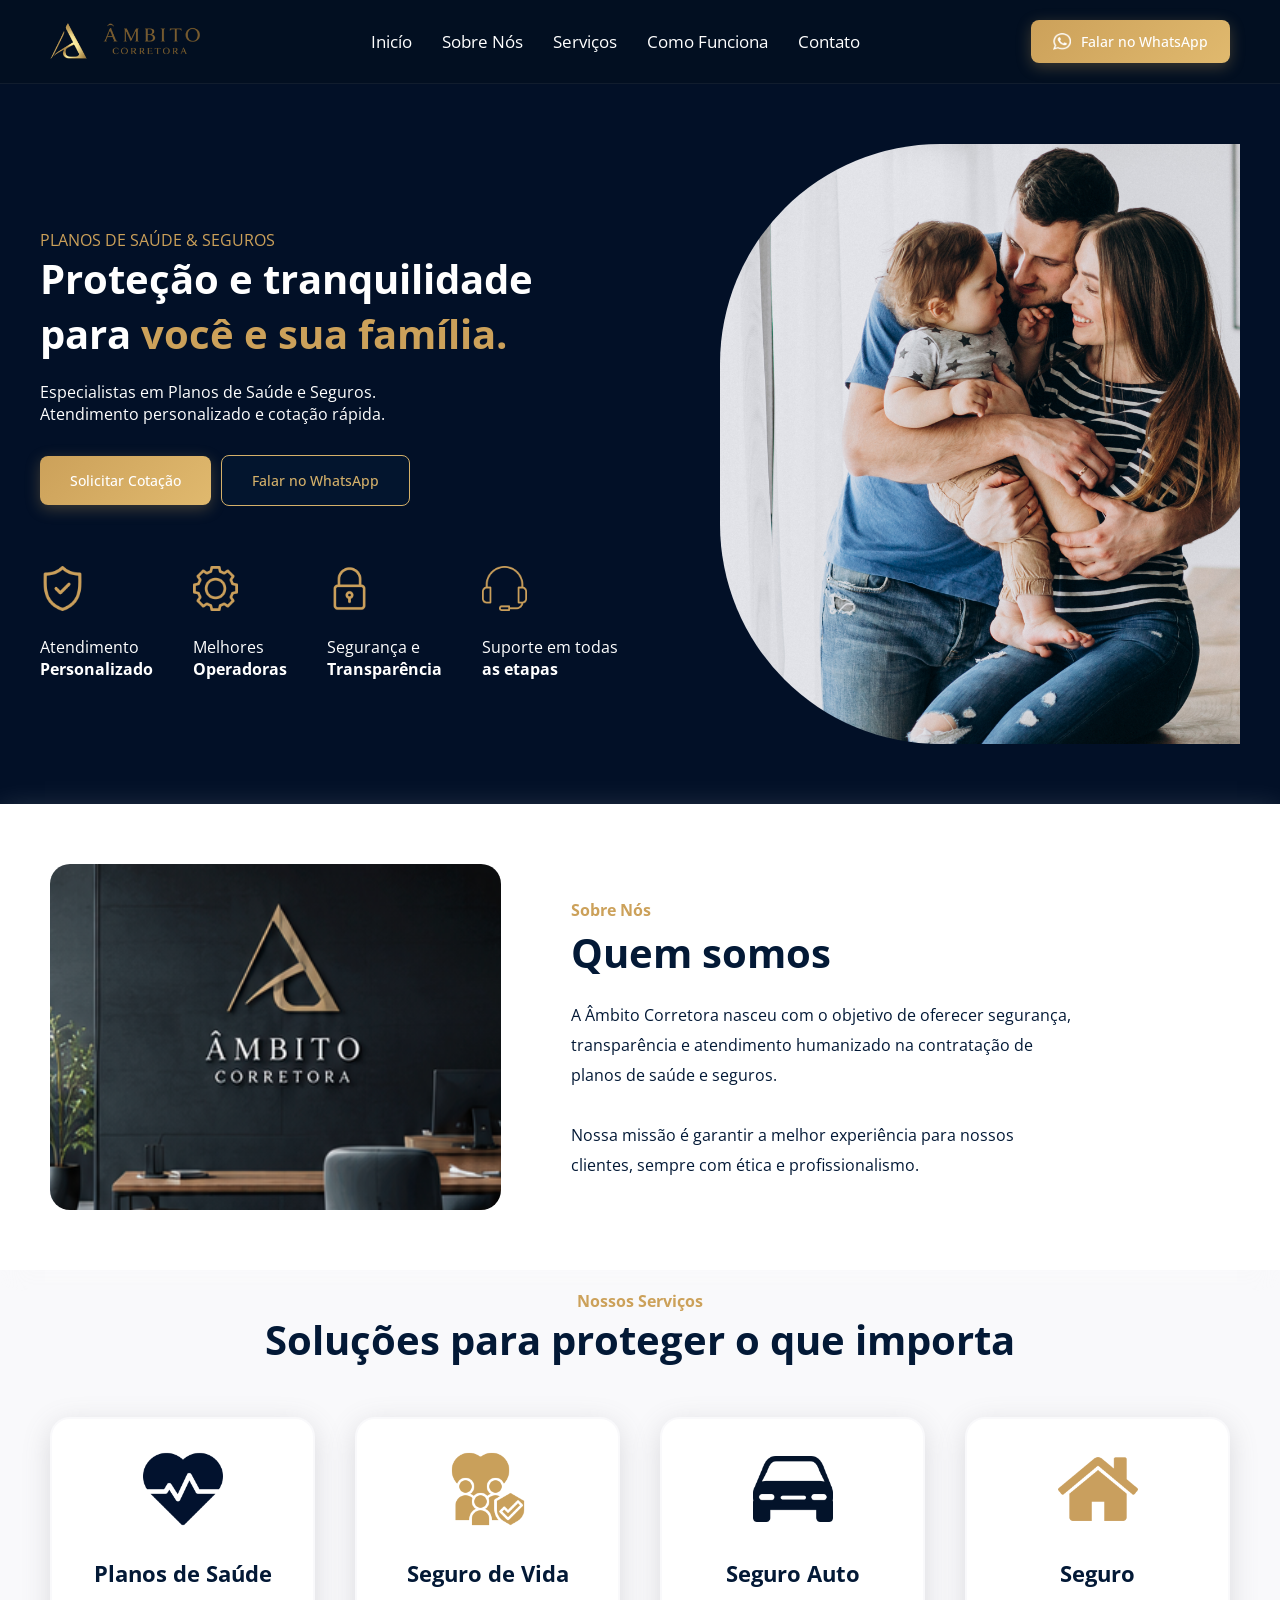
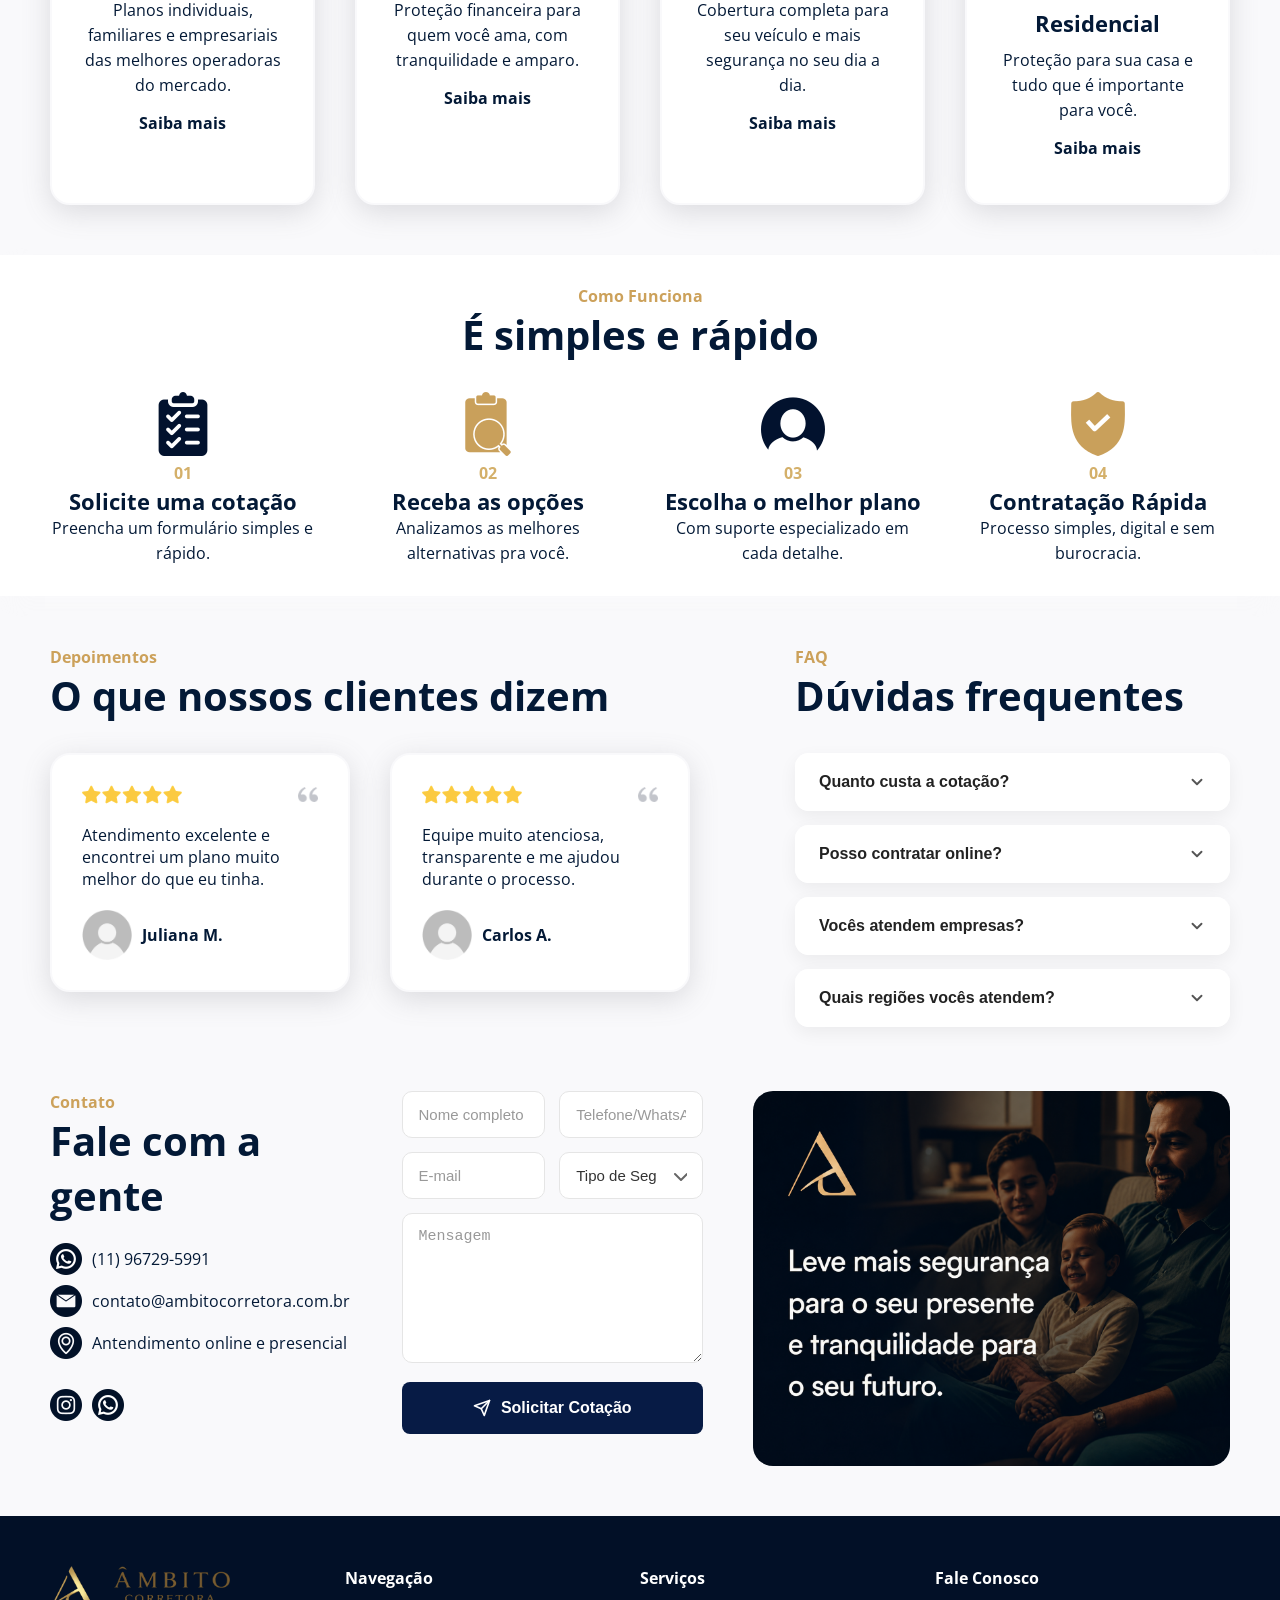
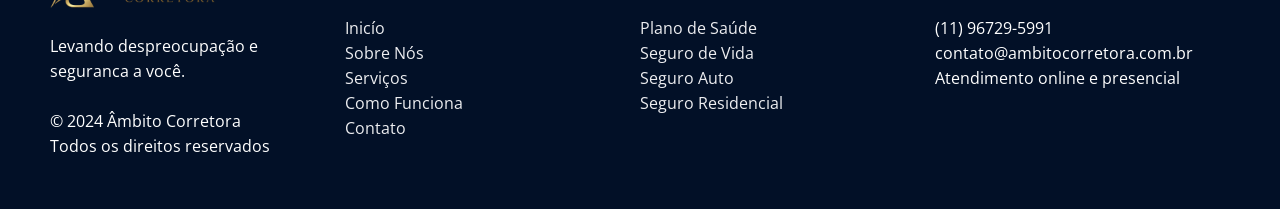
==== index.html @ b1874059 "update" ====
<!DOCTYPE html>
<html lang="en">

<head>
    <meta charset="UTF-8">
    <meta name="viewport" content="width=device-width, initial-scale=1.0">
    <title>Âmbito Corretora</title>
    <link rel="stylesheet" href="./src/css/style.css">
</head>

<body>
    <header>
        <div>
            <img src="./src/assets/img/LOGO.png" alt="" width="150">
            <button class="menu-toggle" id="menuToggle">
                <span></span>
                <span></span>
                <span></span>
            </button>
            <nav id="menu">
                <a href="#inicio">Inicío</a>
                <a href="#sobre-nos">Sobre Nós</a>
                <a href="#servicos">Serviços</a>
                <a href="#como-funciona">Como Funciona</a>
                <a href="#contato">Contato</a>
            </nav>
            <a href="" class="btn btn-dourado btn-mobile"><img src="./src/assets/icon/logowhatsapp.png" width="20px">Falar no
                WhatsApp</a>
        </div>
    </header>
    <main class="hero">
        <div class="hero-content">

            <div class="hero-left">
                <p class="section-title">PLANOS DE SAÚDE & SEGUROS</p>

                <h1>
                    Proteção e tranquilidade <br>
                    para <span class="txt-dourado">você e sua família.</span>
                </h1>

                <p>
                    Especialistas em Planos de Saúde e Seguros.
                    <br>
                    Atendimento personalizado e cotação rápida.
                </p>

                <div class="hero-buttons">
                    <a href="" class="btn btn-dourado">
                        Solicitar Cotação
                    </a>

                    <a href="" class="btn btn-whatsapp">
                        Falar no WhatsApp
                    </a>
                </div>

                <div class="hero-icons">
                    <div>
                        <img src="./src/assets/icon/security.png">
                        <p>Atendimento<br><b>Personalizado</b></p>
                    </div>

                    <div>
                        <img src="./src/assets/icon/gear.png">
                        <p>Melhores<br><b>Operadoras</b></p>
                    </div>

                    <div>
                        <img src="./src/assets/icon/padlock.png">
                        <p>Segurança e<br><b>Transparência</b></p>
                    </div>

                    <div class="icon-mobile">
                        <img src="./src/assets/icon/headset.png">
                        <p>Suporte em todas<br><b>as etapas</b></p>
                    </div>
                </div>
            </div>
            <div class="hero-right">
                <img src="./src/assets/img/young-family-with-their-little-son-home.jpg" class="hero-image">
            </div>
        </div>
    </main>
    <section class="sobre-nos">
        <div id="sobre-nos">
            <img src="./src/assets/img/sala-Ambito.png" alt="Sobre Nós">
            <div>
                <p class="section-title"><b>Sobre Nós</b></p>
                <h2>Quem somos</h2>
                <p>A Âmbito Corretora nasceu com o objetivo de oferecer segurança, transparência e atendimento
                    humanizado na
                    contratação de planos de saúde e seguros. <br><br> Nossa missão é garantir a melhor experiência para
                    nossos clientes, sempre com ética e profissionalismo.</p>
            </div>
        </div>

    </section>

    <section id="servicos">
        <div class="title">
            <p class="section-title"><b>Nossos Serviços</b></p>
            <h2>Soluções para proteger o que importa</h2>
        </div>
        <div class="container-card">
            <div class="card">
                <img src="./src/assets/icon/cardiogram.png" alt="Serviço 1">
                <h3>Planos de Saúde</h3>
                <p>Planos individuais, familiares e empresariais das melhores operadoras do mercado.</p>
                <a href="" class=""><b>Saiba mais</b></a>

            </div>
            <div class="card">
                <img src="./src/assets/icon/familia.png" alt="Serviço 1">
                <h3>Seguro de Vida</h3>
                <p>Proteção financeira para quem você ama, com tranquilidade e amparo.</p>
                <a href="" class=""><b>Saiba mais</b></a>

            </div>
            <div class="card">
                <img src="./src/assets/icon/carro-compacto.png" alt="Serviço 1">
                <h3>Seguro Auto</h3>
                <p>Cobertura completa para seu veículo e mais segurança no seu dia a dia.</p>
                <a href="" class=""><b>Saiba mais</b></a>

            </div>
            <div class="card">
                <img src="./src/assets/icon/casa.png" alt="Serviço 1">
                <h3>Seguro Residencial</h3>
                <p>Proteção para sua casa e tudo que é importante para você.</p>
                <a href="" class=""><b>Saiba mais</b></a>
            </div>
        </div>
    </section>

    <section class="como-funciona">
        <div id="como-funciona">
            <div class="title">
                <p class="section-title"><b>Como Funciona</b></p>
                <h2>É simples e rápido</h2>
            </div>
            <div class="container-card">
                <div class="card-func">
                    <img src="./src/assets/icon/prancheta (1).png" alt="">
                    <p class="number"><b>01</b></p>
                    <h3>Solicite uma cotação</h3>
                    <p>Preencha um formulário simples e rápido.</p>
                </div>
                <div class="card-func">
                    <img src="./src/assets/icon/prancheta (3).png" alt="">
                    <p class="number"><b>02</b></p>
                    <h3>Receba as opções</h3>
                    <p>Analizamos as melhores alternativas pra você.</p>
                </div>
                <div class="card-func">
                    <img src="./src/assets/icon/imagem-do-usuario-com-fundo-preto.png" alt="">
                    <p class="number"><b>03</b></p>
                    <h3>Escolha o melhor plano</h3>
                    <p>Com suporte especializado em cada detalhe.</p>
                </div>
                <div class="card-func">
                    <img src="./src/assets/icon/escudo (1).png" alt="">
                    <p class="number"><b>04</b></p>
                    <h3>Contratação Rápida</h3>
                    <p>Processo simples, digital e sem burocracia.</p>
                </div>
            </div>
        </div>
    </section>

    <section id="depoimentos">
        <div class="depoimentos">
            <div class="title">
                <p class="section-title"><b>Depoimentos</b></p>
                <h2>O que nossos clientes dizem</h2>
            </div>
            <div class="container-card container">
                <div class="card-depoimentos">
                    <div class="nota">
                        <img src="./src/assets/icon/5-estrelas.png" alt="" width="100">
                        <img src="./src/assets/icon/aspas-cima.png" alt="" width="20">
                    </div>
                    <p>Atendimento excelente e encontrei um plano muito melhor do que eu tinha.</p>
                    <div class="user">
                        <img src="./src/assets/icon/user.png" alt="" width="50">
                        <p><b>Juliana M.</b></p>
                    </div>
                </div>
                <div class="card-depoimentos">
                    <div class="nota">
                        <img src="./src/assets/icon/5-estrelas.png" alt="" width="100">
                        <img src="./src/assets/icon/aspas-cima.png" alt="" width="20">
                    </div>
                    <p>Equipe muito atenciosa, transparente e me ajudou durante o processo.</p>
                    <div class="user">
                        <img src="./src/assets/icon/user.png" alt="" width="50">
                        <p><b>Carlos A.</b></p>
                    </div>
                </div>
            </div>
        </div>

        <div class="faq-mobile">
            <div class="title">
                <p class="section-title"><b>FAQ</b></p>
                <h2>Dúvidas frequentes</h2>
            </div>
            <div class="faq">
                <div class="faq-item">
                    <button class="faq-question">
                        <span>Quanto custa a cotação?</span>

                        <svg class="arrow" xmlns="http://www.w3.org/2000/svg" width="18" height="18" viewBox="0 0 24 24"
                            fill="none" stroke="currentColor" stroke-width="2.5" stroke-linecap="round"
                            stroke-linejoin="round">
                            <polyline points="6 9 12 15 18 9"></polyline>
                        </svg>
                    </button>

                    <div class="faq-answer">
                        <p>A cotação é totalmente gratuita e sem compromisso.</p>
                    </div>
                </div>

                <div class="faq-item">
                    <button class="faq-question">
                        <span>Posso contratar online?</span>

                        <svg class="arrow" xmlns="http://www.w3.org/2000/svg" width="18" height="18" viewBox="0 0 24 24"
                            fill="none" stroke="currentColor" stroke-width="2.5" stroke-linecap="round"
                            stroke-linejoin="round">
                            <polyline points="6 9 12 15 18 9"></polyline>
                        </svg>
                    </button>

                    <div class="faq-answer">
                        <p>Sim! Todo o processo pode ser feito pela internet.</p>
                    </div>
                </div>

                <div class="faq-item">
                    <button class="faq-question">
                        <span>Vocês atendem empresas?</span>

                        <svg class="arrow" xmlns="http://www.w3.org/2000/svg" width="18" height="18" viewBox="0 0 24 24"
                            fill="none" stroke="currentColor" stroke-width="2.5" stroke-linecap="round"
                            stroke-linejoin="round">
                            <polyline points="6 9 12 15 18 9"></polyline>
                        </svg>
                    </button>

                    <div class="faq-answer">
                        <p>Sim. Trabalhamos com seguros para pessoas físicas e jurídicas.</p>
                    </div>
                </div>

                <div class="faq-item">
                    <button class="faq-question">
                        <span>Quais regiões vocês atendem?</span>

                        <svg class="arrow" xmlns="http://www.w3.org/2000/svg" width="18" height="18" viewBox="0 0 24 24"
                            fill="none" stroke="currentColor" stroke-width="2.5" stroke-linecap="round"
                            stroke-linejoin="round">
                            <polyline points="6 9 12 15 18 9"></polyline>
                        </svg>
                    </button>

                    <div class="faq-answer">
                        <p>Atendemos clientes em todo o Brasil.</p>
                    </div>
                </div>
            </div>

        </div>
    </section>

    <section id="contato">
        <div>
            <div class="title">
                <p class="section-title"><b>Contato</b></p>
                <h2>Fale com a gente</h2>
            </div>
            <div style="margin-top: 20px;">
                <div class="info-contato">
                    <img src="./src/assets/icon/whatsapp.png" alt="">
                    <p>(11) 96729-5991</p>
                </div>
                <div class="info-contato">
                    <img src="./src/assets/icon/e-mail.png" alt="">
                    <p>contato@ambitocorretora.com.br</p>
                </div>
                <div class="info-contato">
                    <img src="./src/assets/icon/localizacao.png" alt="">
                    <p>Antendimento online e presencial</p>
                </div>
                <div class="info-contato" style="margin-top: 30px;">
                    <a href=""><img src="./src/assets/icon/instagram.png" alt=""></a>
                    <a href=""><img src="./src/assets/icon/whatsapp.png" alt=""></a>
                </div>
            </div>

        </div>

        <div class="">
            <form class="contact-form">

                <div class="row">

                    <div class="input-box">
                        <input type="text" placeholder="Nome completo" required>
                    </div>

                    <div class="input-box">
                        <input type="tel" placeholder="Telefone/WhatsApp" required>
                    </div>

                </div>

                <div class="row">

                    <div class="input-box">
                        <input type="email" placeholder="E-mail" required>
                    </div>

                    <div class="input-box">

                        <select required>
                            <option value="" selected disabled>Tipo de Seguro</option>
                            <option>Seguro Auto</option>
                            <option>Seguro Moto</option>
                            <option>Seguro Residencial</option>
                            <option>Seguro Empresarial</option>
                            <option>Plano de Saúde</option>
                            <option>Seguro de Vida</option>
                        </select>

                    </div>

                </div>

                <div class="input-box">
                    <textarea placeholder="Mensagem"></textarea>
                </div>

                <button type="submit" class="btn-submit">

                    <svg xmlns="http://www.w3.org/2000/svg" width="18" height="18" viewBox="0 0 24 24" fill="none"
                        stroke="currentColor" stroke-width="2.2" stroke-linecap="round" stroke-linejoin="round">

                        <line x1="22" y1="2" x2="11" y2="13"></line>
                        <polygon points="22 2 15 22 11 13 2 9 22 2"></polygon>

                    </svg>

                    Solicitar Cotação

                </button>

            </form>
        </div>

        <img src="./src/assets/img/FAQ-image.png" alt="" class="img-contato">
    </section>
    <footer>
        <div class="footer">
            <div class="footer-ambito">
                <img src="./src/assets/img/LOGO.png" alt="" width="180">
                <br>
                <p>Levando despreocupação e <br>
                    seguranca a você.
                    <br>
                    <br>
                    &copy; 2024 Âmbito Corretora <br>
                    Todos os direitos reservados
                </p>
            </div>
            <div class="info-footer">
                <p><b>Navegação</b></p>
                <br>
                <a href="#inicio">Inicío</a>
                <a href="#sobre-nos">Sobre Nós</a>
                <a href="#servicos">Serviços</a>
                <a href="#como-funciona">Como Funciona</a>
                <a href="#contato">Contato</a>
            </div>

            <div class="info-footer">
                <p><b>Serviços</b></p>
                <br>
                <a href="">Plano de Saúde</a>
                <a href="">Seguro de Vida</a>
                <a href="">Seguro Auto</a>
                <a href="">Seguro Residencial</a>
            </div>

            <div class="info-footer">
                <p><b>Fale Conosco</b></p>
                <br>
                <p>(11) 96729-5991</p>
                <p>contato@ambitocorretora.com.br</p>
                <p>Atendimento online e presencial</p>
            </div>
        </div>

    </footer>

    <script src="./src/js/menu.js"></script>
    <script src="./src/js/faq.js"></script>
</body>

</html>
---- src/css/style.css ----
@import url('https://fonts.googleapis.com/css2?family=Open+Sans:ital,wght@0,300..800;1,300..800&display=swap');

* {
  margin: 0;
  padding: 0;
  box-sizing: border-box;
}

html {
  scroll-behavior: smooth;
}

body {
  font-family: "Open Sans", sans-serif;
  background-color: #F9F9FB;
  color: #031936;
}

header {
  background-color: #020F21;
  padding: 20px 50px;
  border-bottom: 1px solid rgba(255, 255, 255, 0.06);
}

header div {
  display: flex;
  justify-content: space-between;
  align-items: center;
  max-width: 1200px;
  margin: 0 auto;
}

nav {
  display: flex;
  gap: 30px;
}

nav a {
  color: white;
  text-decoration: none;
  position: relative;
  font-size: 17px;
  transition: color 0.3s ease;
}

nav a::after {
  content: '';
  position: absolute;
  left: 50%;
  bottom: -6px;
  width: 0;
  height: 2px;
  background: #CCA15A;
  transition: all 0.3s ease;
  transform: translateX(-50%);
}

nav a:hover {
  color: #CCA15A;
}

nav a:hover::after {
  width: 100%;
}

.title h2 {
  font-size: 40px;
}

/* Estilo base */
.btn {
  text-decoration: none;
  padding: 12px 22px;
  border-radius: 8px;
  display: flex;
  align-items: center;
  gap: 10px;
  font-size: 14px;
  font-weight: 500;
  position: relative;
  overflow: hidden;
  transition: all 0.35s ease;
}

.btn img {
  width: 18px;
  transition: transform 0.35s ease;
}

.btn:hover {
  transform: translateY(-3px);
}

.btn:hover img {
  transform: scale(1.15);
}

/* Brilho passando */
.btn::before {
  content: "";
  position: absolute;
  top: 0;
  left: -120%;
  width: 60px;
  height: 100%;
  background: rgba(255, 255, 255, 0.2);
  transform: skewX(-25deg);
  transition: 0.6s;
}

.btn:hover::before {
  left: 120%;
}

/* Versão dourada */
.btn-dourado {
  color: white;
  background: linear-gradient(135deg, #CCA15A, #E0B96E);
  box-shadow: 0 4px 15px rgba(204, 161, 90, 0.3);
}

.btn-dourado:hover {
  box-shadow: 0 8px 25px rgba(204, 161, 90, 0.5);
}

/* Versão azul */
.btn-whatsapp {
  color: #d4b06a;
  background: #03152e;
  border: 1px solid #d4b06a;
}

.btn-whatsapp:hover {
  background: #d4b06a;
  color: #03152e;
  box-shadow: 0 0 20px rgba(212, 176, 106, 0.35);
}

.hero {
  padding: 0 50px;
}

.hero h1 {
  font-size: 40px;

}

.hero p {
  padding-top: 20px;
}

.section-title {
  color: #CCA15A;
}

.txt-dourado {
  color: #CCA15A;
}

.hero-buttons {
  display: flex;
  align-items: center;
  gap: 10px;
  padding-top: 30px;
}

.hero-buttons a {
  padding: 15px 30px;
}

.hero-icons {
  display: flex;
  align-items: center;
  gap: 40px;
  padding-top: 60px;
}

.hero-icons img {
  width: 45px;
}

.hero {
  background: #021027;
  color: white;
  padding: 60px 40px;
}

.hero-content {
  max-width: 1300px;
  margin: auto;

  display: flex;
  align-items: center;
  justify-content: space-between;
  gap: 70px;
}

.hero-left {
  flex: 1;
}

.hero-right {
  width: 520px;
  height: 600px;

  overflow: hidden;

  border-top-left-radius: 220px;
  border-bottom-left-radius: 220px;

  flex-shrink: 0;
}

.hero-image {
  width: 100%;
  height: 100%;
  object-fit: cover;
}

.sobre-nos {
  background-color: white;
  box-shadow: rgba(249, 249, 251, 0.2) 0px 7px 29px 0px;
}

#sobre-nos {
  padding: 60px 50px;
  max-width: 1300px;
  margin: auto;

  display: flex;
  align-items: center;
  gap: 70px;
}

#sobre-nos h2 {
  font-size: 40px;
  padding-bottom: 20px;
}

#sobre-nos p {
  max-width: 500px;
  line-height: 30px;
}

#sobre-nos img {
  border-radius: 20px;
}

#servicos {
  text-align: center;
  max-width: 1300px;
  margin: 0 auto;
  margin-top: 20px;
  padding: 0 50px;
}

#servicos h2 {
  padding-bottom: 20px;
}

.container-card {
  display: grid;
  grid-template-columns: 1fr 1fr 1fr 1fr;
  gap: 40px;
  margin-top: 30px;
}

.card img {
  width: 80px;
}

.card {
  background-color: white;
  box-shadow: rgba(100, 100, 111, 0.2) 0px 7px 29px 0px;
  padding: 30px;
  border: 2px solid #F9F9FB;
  border-radius: 20px;
  line-height: 50px;
  transition: all 0.35s ease;
}

.card:hover {
  transform: translateY(-10px);
}

.card p,
.card-func p {
  line-height: 25px;
}

.card h3,
.card-func h3 {
  font-size: 22px;
}

.card a,
.card-func a {
  text-decoration: none;
  color: #031936;
}

.como-funciona {
  background-color: white;
  box-shadow: rgba(249, 249, 251, 0.2) 0px 7px 29px 0px;
}

#como-funciona {
  text-align: center;
  max-width: 1300px;
  margin: 0 auto;
  margin-top: 50px;
  padding: 0 50px;
  padding-top: 30px;
  padding-bottom: 30px;

}

.number {
  color: #d4b06a
}

#depoimentos {
  display: grid;
  max-width: 1300px;
  margin: 0 auto;
  margin-top: 50px;
  grid-template-columns: 1fr 1fr;
  padding: 0 50px;
  gap: 25px;
}

.card-depoimentos {
  background-color: white;
  box-shadow: rgba(100, 100, 111, 0.2) 0px 7px 29px 0px;
  padding: 30px;
  border: 2px solid #F9F9FB;
  border-radius: 20px;
  width: 300px;
  transition: all 0.35s ease;
}

.card-depoimentos:hover {
  transform: translateY(-10px);
}

.card-depoimentos p {
  max-width: 200px;
  margin-top: 20px;
}

.nota,
.user {
  display: flex;
  align-items: center;
}

.nota {
  justify-content: space-between;
}

.user {
  margin-top: 20px;
  gap: 10px;
}

.user p {
  margin-top: 0;
}

.faq {
  margin-top: 30px;
}

.faq-item {
  background: #fff;
  border-radius: 14px;
  margin-bottom: 14px;
  overflow: hidden;
  box-shadow: 0 6px 18px rgba(0, 0, 0, .06);

}

.faq-question {
  width: 100%;
  border: none;
  background: white;
  cursor: pointer;

  display: flex;
  justify-content: space-between;
  align-items: center;

  padding: 20px 24px;

  font-size: 16px;
  font-weight: 600;
  color: #222;
}

.arrow {
  transition: .35s;
  color: #555;
  flex-shrink: 0;
}

.faq-answer {
  max-height: 0;
  overflow: hidden;
  transition: max-height .35s ease;
}

.faq-answer p {
  padding: 0 24px 22px;
  color: #666;
  line-height: 1.7;
}

.faq-item.active .faq-answer {
  max-height: 200px;
}

.faq-item.active .arrow {
  transform: rotate(180deg);
}

#contato {
  display: grid;
  max-width: 1300px;
  margin: 0 auto;
  margin-top: 50px;
  grid-template-columns: 1fr 1fr 1fr;
  gap: 50px;
  padding: 0 50px;
}

.info-contato {
  display: flex;
  align-items: center;
  gap: 10px;
  margin-top: 10px;
}

.contact-form {
  width: 100%;
  max-width: 760px;
}

.row {
  display: flex;
  gap: 14px;
  margin-bottom: 14px;
}

.input-box {
  flex: 1;
}

.img-contato {
  border-radius: 20px;
  width: 53vh;
}

.contact-form input,
.contact-form select,
.contact-form textarea {
  width: 100%;
  border: 1px solid #e5e5e5;
  border-radius: 10px;
  padding: 14px 16px;
  font-size: 15px;
  outline: none;
  background: #fff;
  color: #333;
  transition: .25s;
}

.contact-form input:focus,
.contact-form select:focus,
.contact-form textarea:focus {
  border-color: #0a2455;
  box-shadow: 0 0 0 3px rgba(10, 36, 85, .08);
}

.contact-form textarea {
  resize: vertical;
  min-height: 150px;
  margin-bottom: 14px;
}

.contact-form select {
  appearance: none;
  cursor: pointer;

  background-image: url("data:image/svg+xml,%3Csvg xmlns='http://www.w3.org/2000/svg' width='18' height='18' fill='none' stroke='%23666' stroke-width='2' stroke-linecap='round' stroke-linejoin='round'%3E%3Cpolyline points='6 7 12 13 18 7'/%3E%3C/svg%3E");
  background-repeat: no-repeat;
  background-position: right 15px center;
  padding-right: 45px;
}

.btn-submit {
  width: 100%;
  height: 52px;

  border: none;
  border-radius: 8px;

  background: #071b45;
  color: #fff;

  display: flex;
  justify-content: center;
  align-items: center;
  gap: 10px;

  font-size: 16px;
  font-weight: 600;

  cursor: pointer;

  transition: .25s;
}

.btn-submit:hover {
  background: #0b2d70;
}

.btn-submit svg {
  width: 18px;
  height: 18px;
}

::placeholder {
  color: #999;
}

@media(max-width:700px) {

  .row {
    flex-direction: column;
    gap: 14px;
  }

}

footer {
  background-color: #021027;
  margin-top: 50px;
}

footer a {
  color: #f9f9fbf3;
  text-decoration: none;
}

.footer {
  color: white;
  padding: 50px;
  display: grid;
  grid-template-columns: 1fr 1fr 1fr 1fr;
  max-width: 1300px;
  margin: 0 auto;
}

.footer div {
  display: flex;
  flex-direction: column;
  line-height: 25px;
}

.menu-toggle {
  display: none;
  width: 45px;
  height: 45px;

  border: none;
  background: transparent;
  cursor: pointer;

  z-index: 1001;
}

.menu-toggle span {
  display: block;
  width: 28px;
  height: 3px;
  margin: 6px auto;

  background: #CCA15A;
  border-radius: 20px;

  transition: .35s;
}

/* animação */

.menu-toggle.active span:nth-child(1) {
  transform: translateY(9px) rotate(45deg);
}

.menu-toggle.active span:nth-child(2) {
  opacity: 0;
}

.menu-toggle.active span:nth-child(3) {
  transform: translateY(-9px) rotate(-45deg);
}

/* overlay */

.menu-overlay {
  position: fixed;
  inset: 0;

  background: rgba(0, 0, 0, .45);

  opacity: 0;
  visibility: hidden;

  transition: .3s;

  z-index: 998;
}

.menu-overlay.active {
  opacity: 1;
  visibility: visible;
}

@media(max-width:1010px) {

  header {
    padding: 18px 25px;
  }

  .menu-toggle {
    display: block;
  }

  .btn-header {
    display: none;
  }

  nav {

    position: fixed;

    top: 0;
    right: -100%;

    width: 280px;
    height: 100vh;

    background: #021027;

    display: flex;
    flex-direction: column;

    justify-content: center;
    align-items: center;

    gap: 35px;

    transition: .35s;

    z-index: 999;

    box-shadow: -15px 0 40px rgba(0, 0, 0, .35);

  }

  nav.active {
    right: 0;
  }

  nav a {

    color: white;
    font-size: 20px;

  }

  .hero-right {
    display: none;
  }

  .btn-mobile {
    display: none;
  }
}

@media(max-width:1211px) {

  .hero-right {
    width: 420px;
    height: 500px;
  }

  .img-contato {
    width: 40vh;
  }

  #depoimentos {
    align-items: center;
    gap: 25px;
  }

  .container-card {
    grid-template-columns: 1fr 1fr;
  }

}

@media(max-width:1109px) {

  .hero-right {
    width: 320px;
    height: 500px;
  }

  #contato,
  #depoimentos {
    display: flex;
    flex-direction: column;
    align-items: normal;
  }

  .faq-mobile {
    margin-top: 30px;
  }

  .img-contato {
    width: 100%;
    height: 53vh;
    object-fit: cover;
    margin: 0 auto;
  }

  .container {
    width: 500px;
  }
}

@media(max-width:880px) {
  #sobre-nos {

    flex-direction: column;
  }

  #sobre-nos img {
    order: 2;
  }

  .footer {
    grid-template-columns: 1fr 1fr;
  }
}

@media(max-width:689px) {
  .container-card {
    display: flex;
    flex-direction: column;
  }

  .card-depoimentos {
    width: auto;
  }

  .container {
    width: auto;
  }

  .hero-icons {
    display: grid;
    grid-template-columns: 1fr 1fr;
  }
}

@media(max-width:580px) {
  .footer {
    display: flex;
    flex-direction: column;
  }

  .card-depoimentos {
    margin: 0;
  }

  .container {
    width: auto;
  }

  .info-footer {
    margin-top: 20px;
  }
  .img-contato {
    height: 30vh;
  }
}

.icon-mobile {
  width: 140px;
}


@media(max-width:470px) {


}
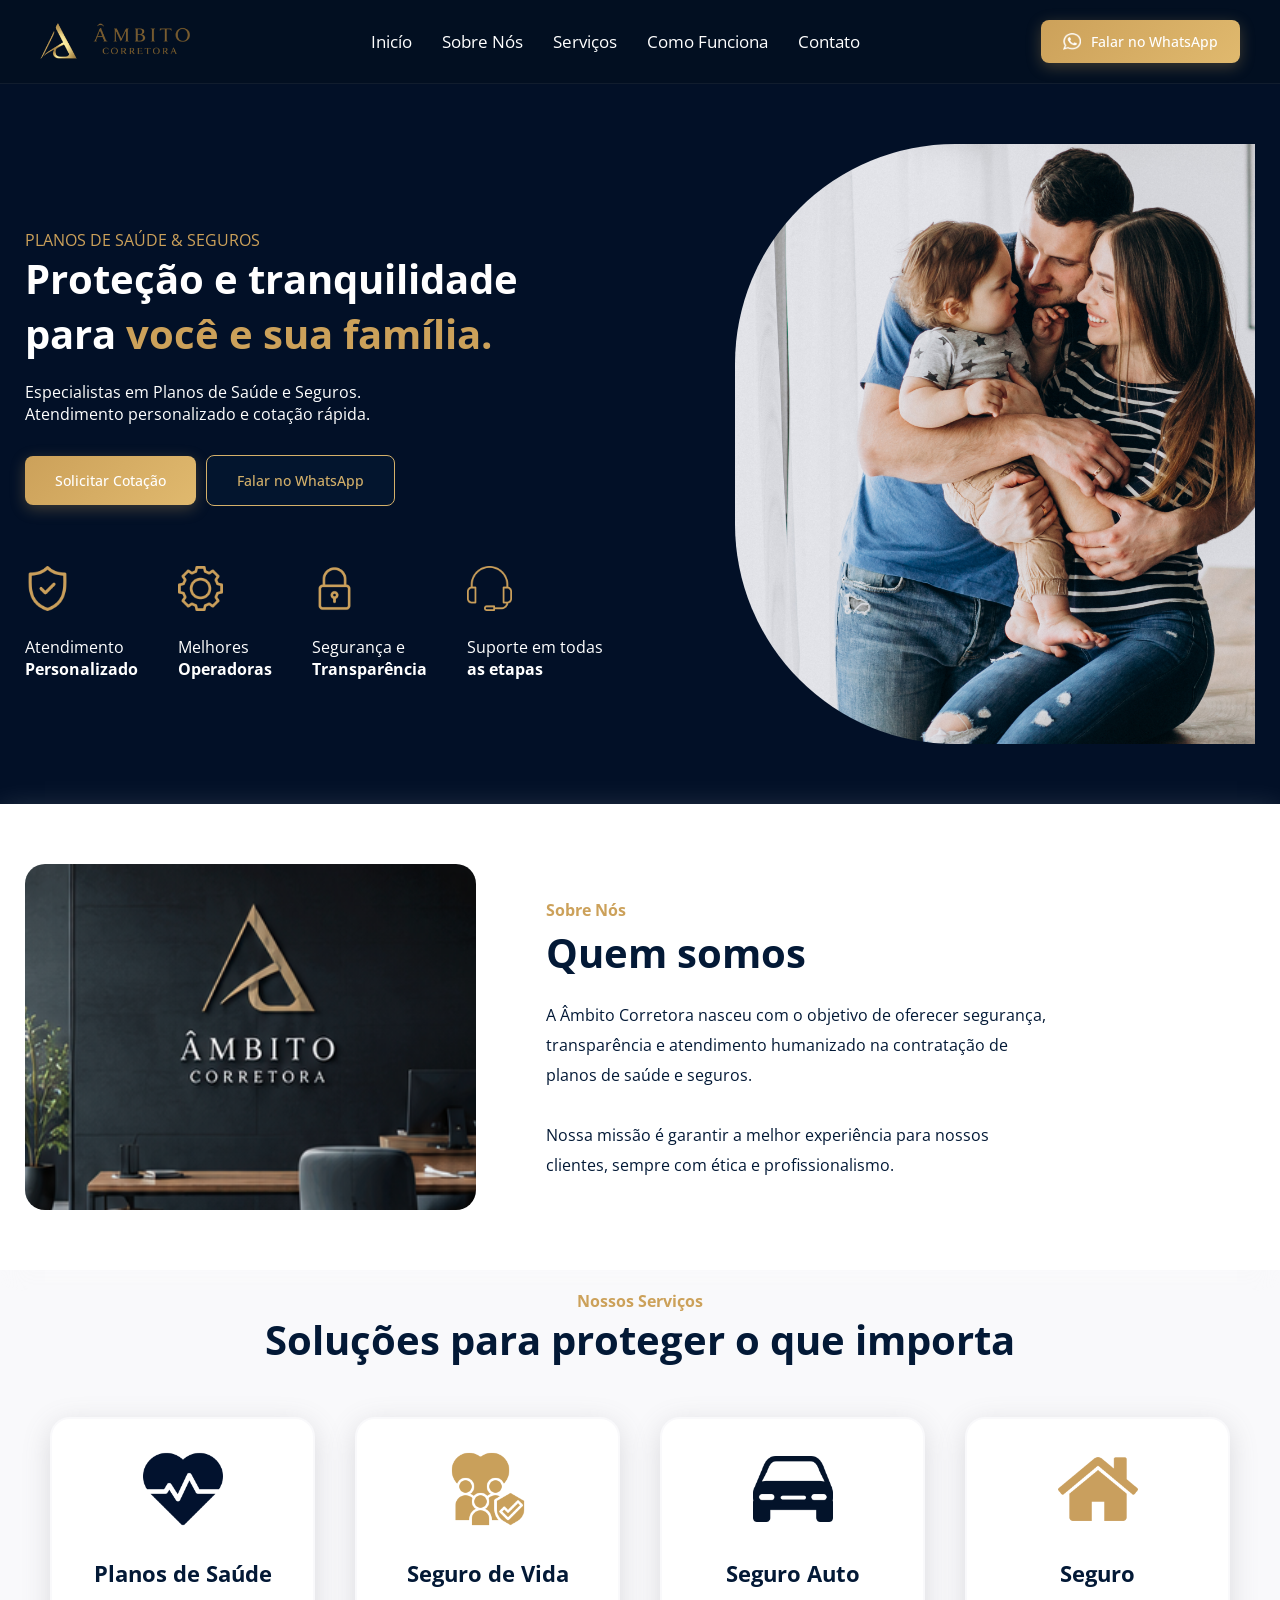
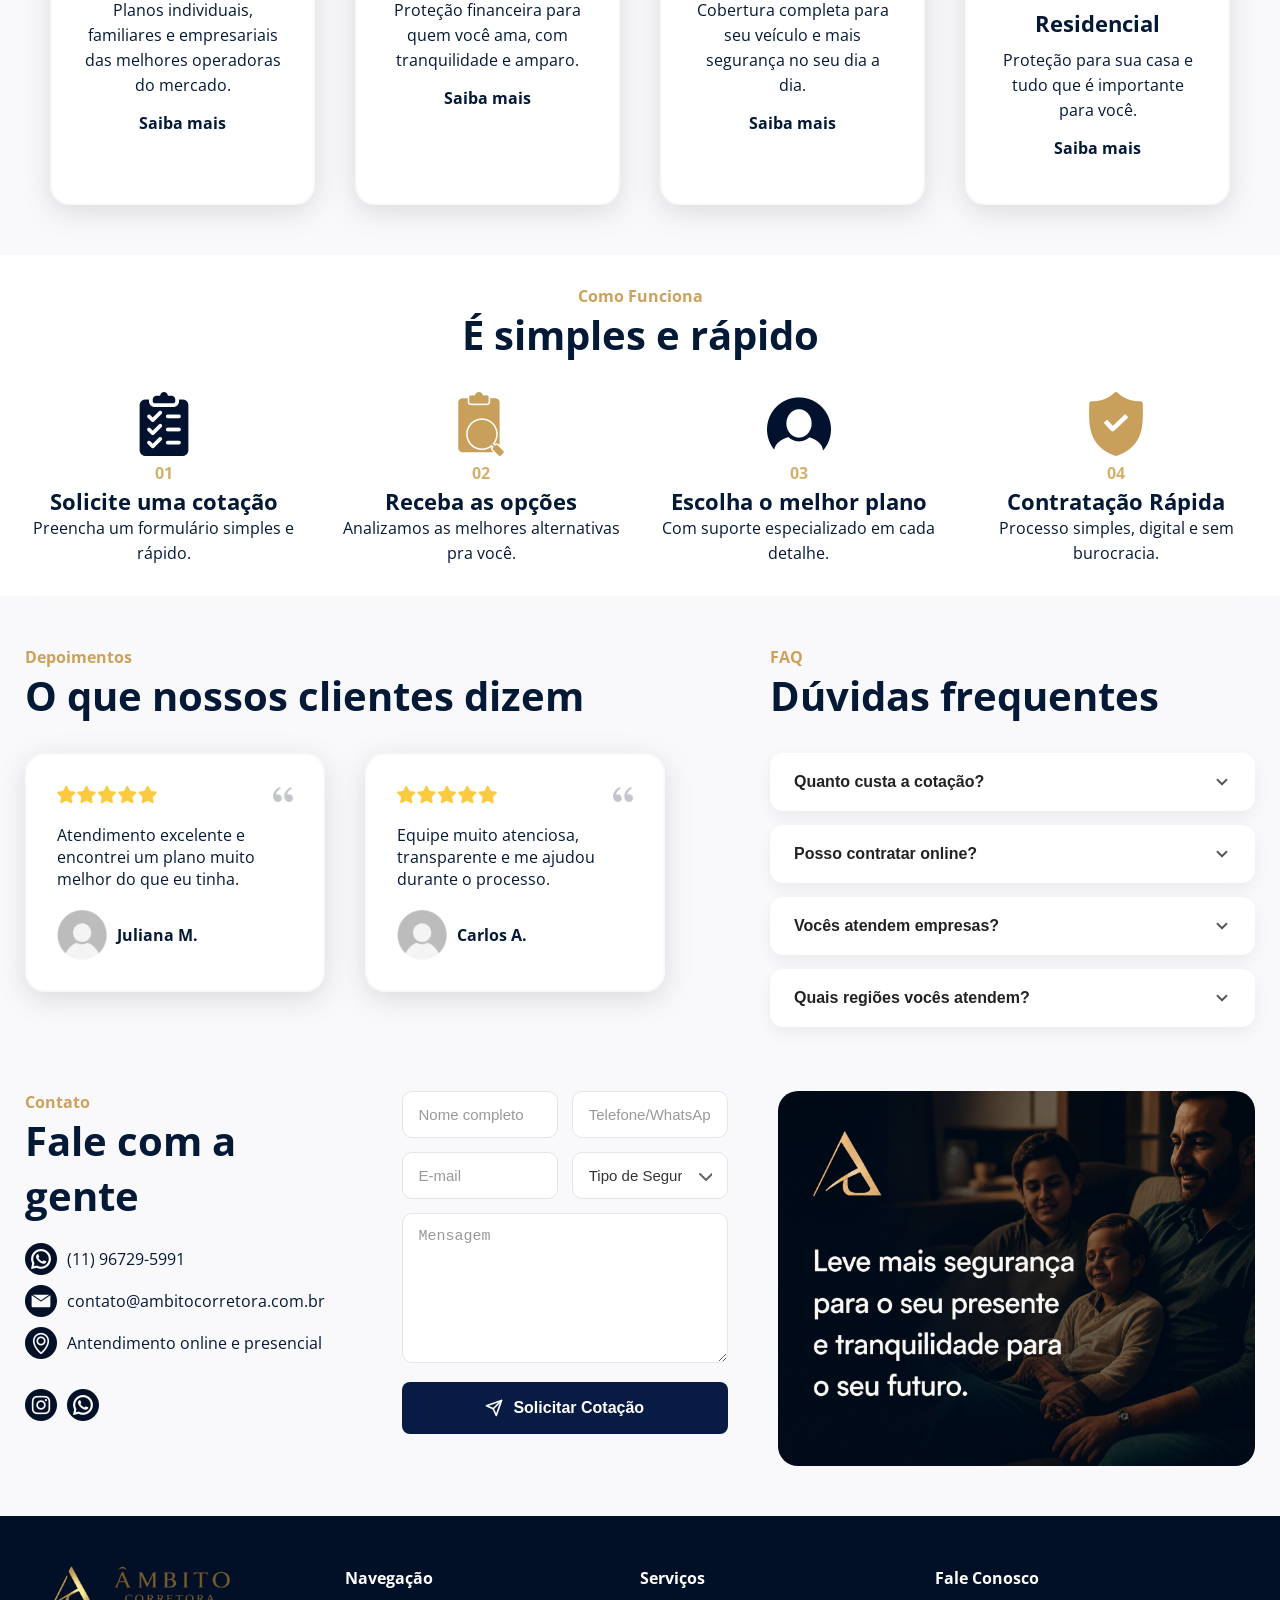
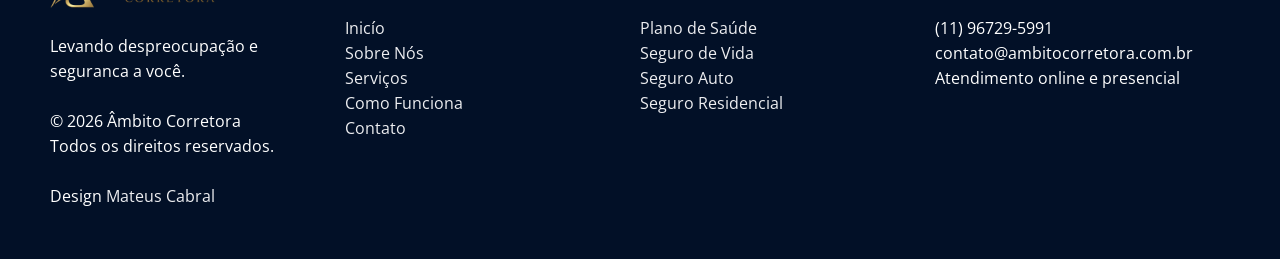
==== commit 8dfdac2d: "UPDATE" ====
--- a/index.html
+++ b/index.html
@@ -370,8 +370,10 @@
                     seguranca a você.
                     <br>
                     <br>
-                    &copy; 2024 Âmbito Corretora <br>
-                    Todos os direitos reservados
+                    &copy; 2026 Âmbito Corretora <br>
+                    Todos os direitos reservados. <br>
+                    <br>
+                    Design <a href="https://mateuscabralsilva.github.io/">Mateus Cabral</a>
                 </p>
             </div>
             <div class="info-footer">
--- a/src/css/style.css
+++ b/src/css/style.css
@@ -18,7 +18,7 @@
 
 header {
   background-color: #020F21;
-  padding: 20px 50px;
+  padding: 20px 25px;
   border-bottom: 1px solid rgba(255, 255, 255, 0.06);
 }
 
@@ -137,7 +137,7 @@
 }
 
 .hero {
-  padding: 0 50px;
+  padding: 0 25px;
 }
 
 .hero h1 {
@@ -182,7 +182,7 @@
 .hero {
   background: #021027;
   color: white;
-  padding: 60px 40px;
+  padding: 60px 25px;
 }
 
 .hero-content {
@@ -223,7 +223,7 @@
 }
 
 #sobre-nos {
-  padding: 60px 50px;
+  padding: 60px 25px;
   max-width: 1300px;
   margin: auto;
 
@@ -309,9 +309,7 @@
   max-width: 1300px;
   margin: 0 auto;
   margin-top: 50px;
-  padding: 0 50px;
-  padding-top: 30px;
-  padding-bottom: 30px;
+  padding: 30px 25px;
 
 }
 
@@ -325,7 +323,7 @@
   margin: 0 auto;
   margin-top: 50px;
   grid-template-columns: 1fr 1fr;
-  padding: 0 50px;
+  padding: 0 25px;
   gap: 25px;
 }
 
@@ -430,7 +428,7 @@
   margin-top: 50px;
   grid-template-columns: 1fr 1fr 1fr;
   gap: 50px;
-  padding: 0 50px;
+  padding: 0 25px;
 }
 
 .info-contato {
@@ -636,7 +634,7 @@
     display: block;
   }
 
-  .btn-header {
+  .btn-header, .btn-mobile {
     display: none;
   }
 
@@ -683,9 +681,6 @@
     display: none;
   }
 
-  .btn-mobile {
-    display: none;
-  }
 }
 
 @media(max-width:1211px) {
@@ -803,6 +798,8 @@
 
 
 @media(max-width:470px) {
-
-
+  #sobre-nos img {
+    width: 370px;
+  }
+  
 }
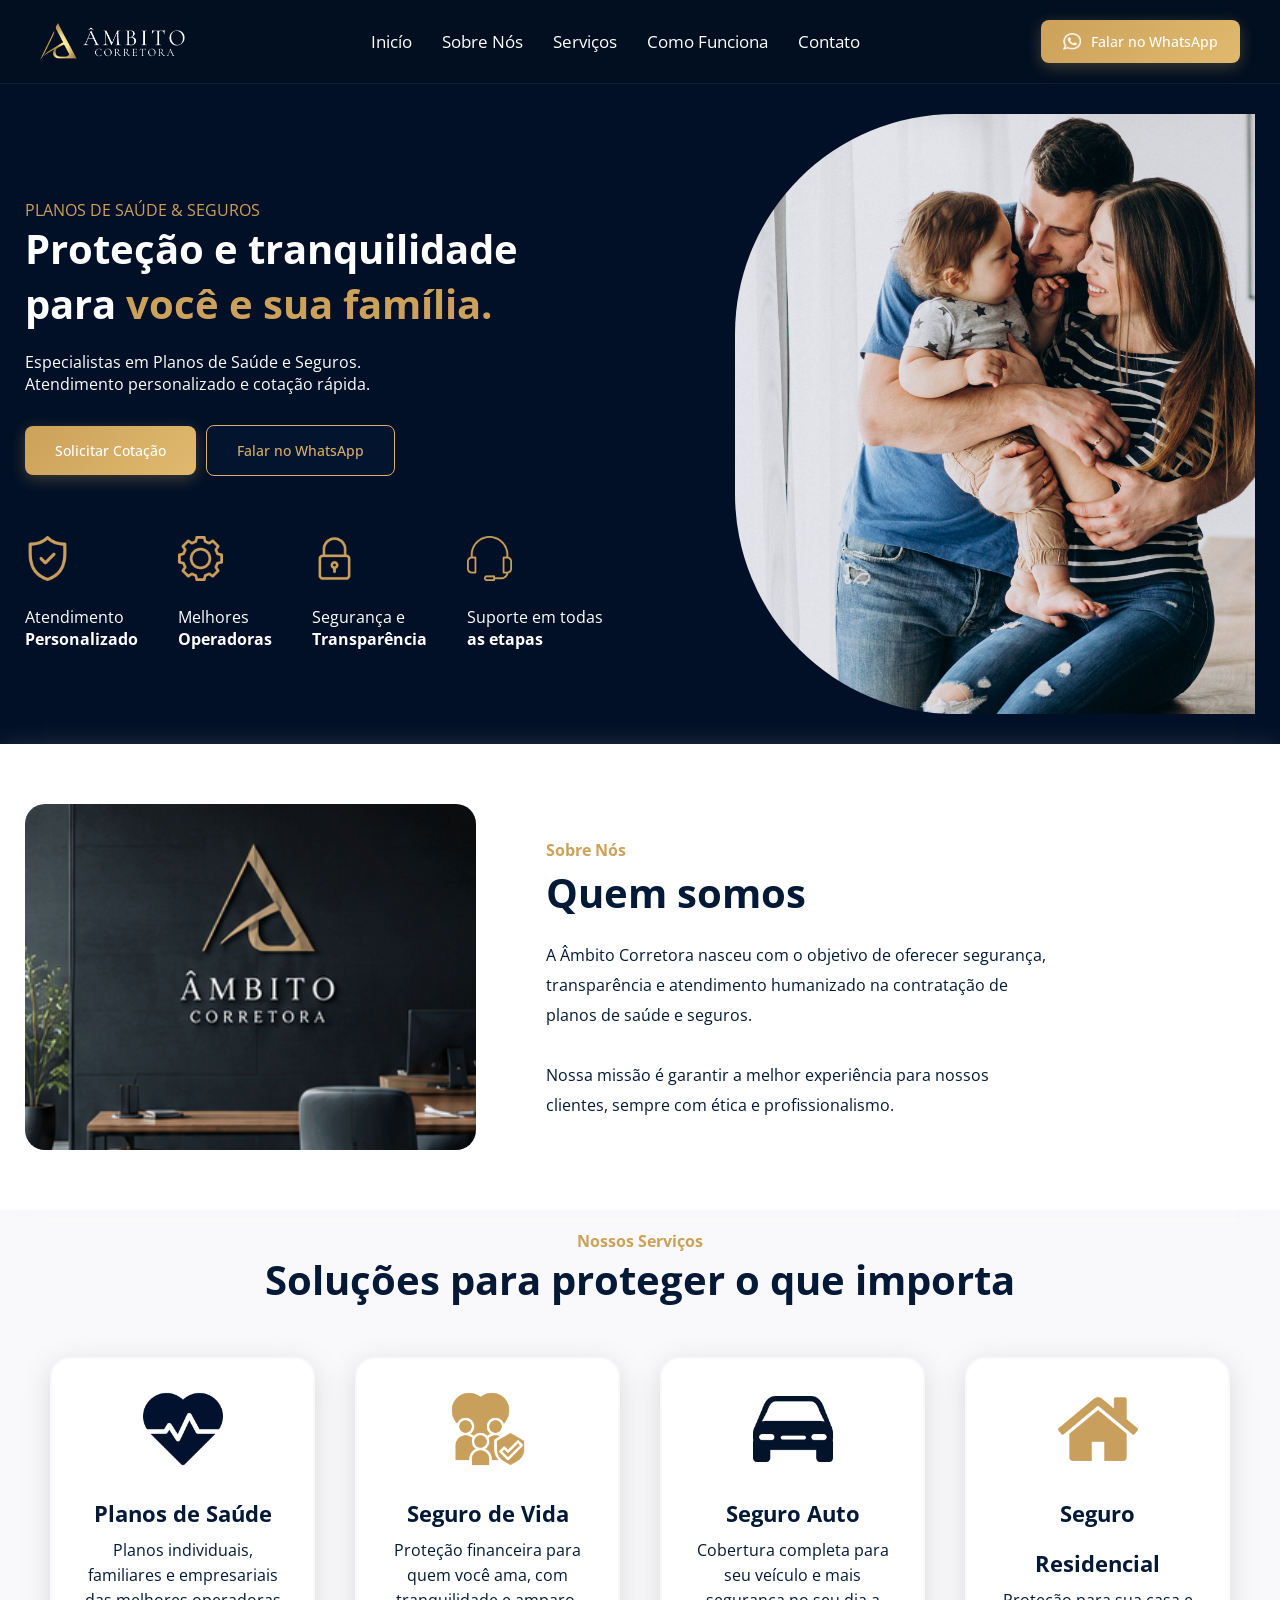
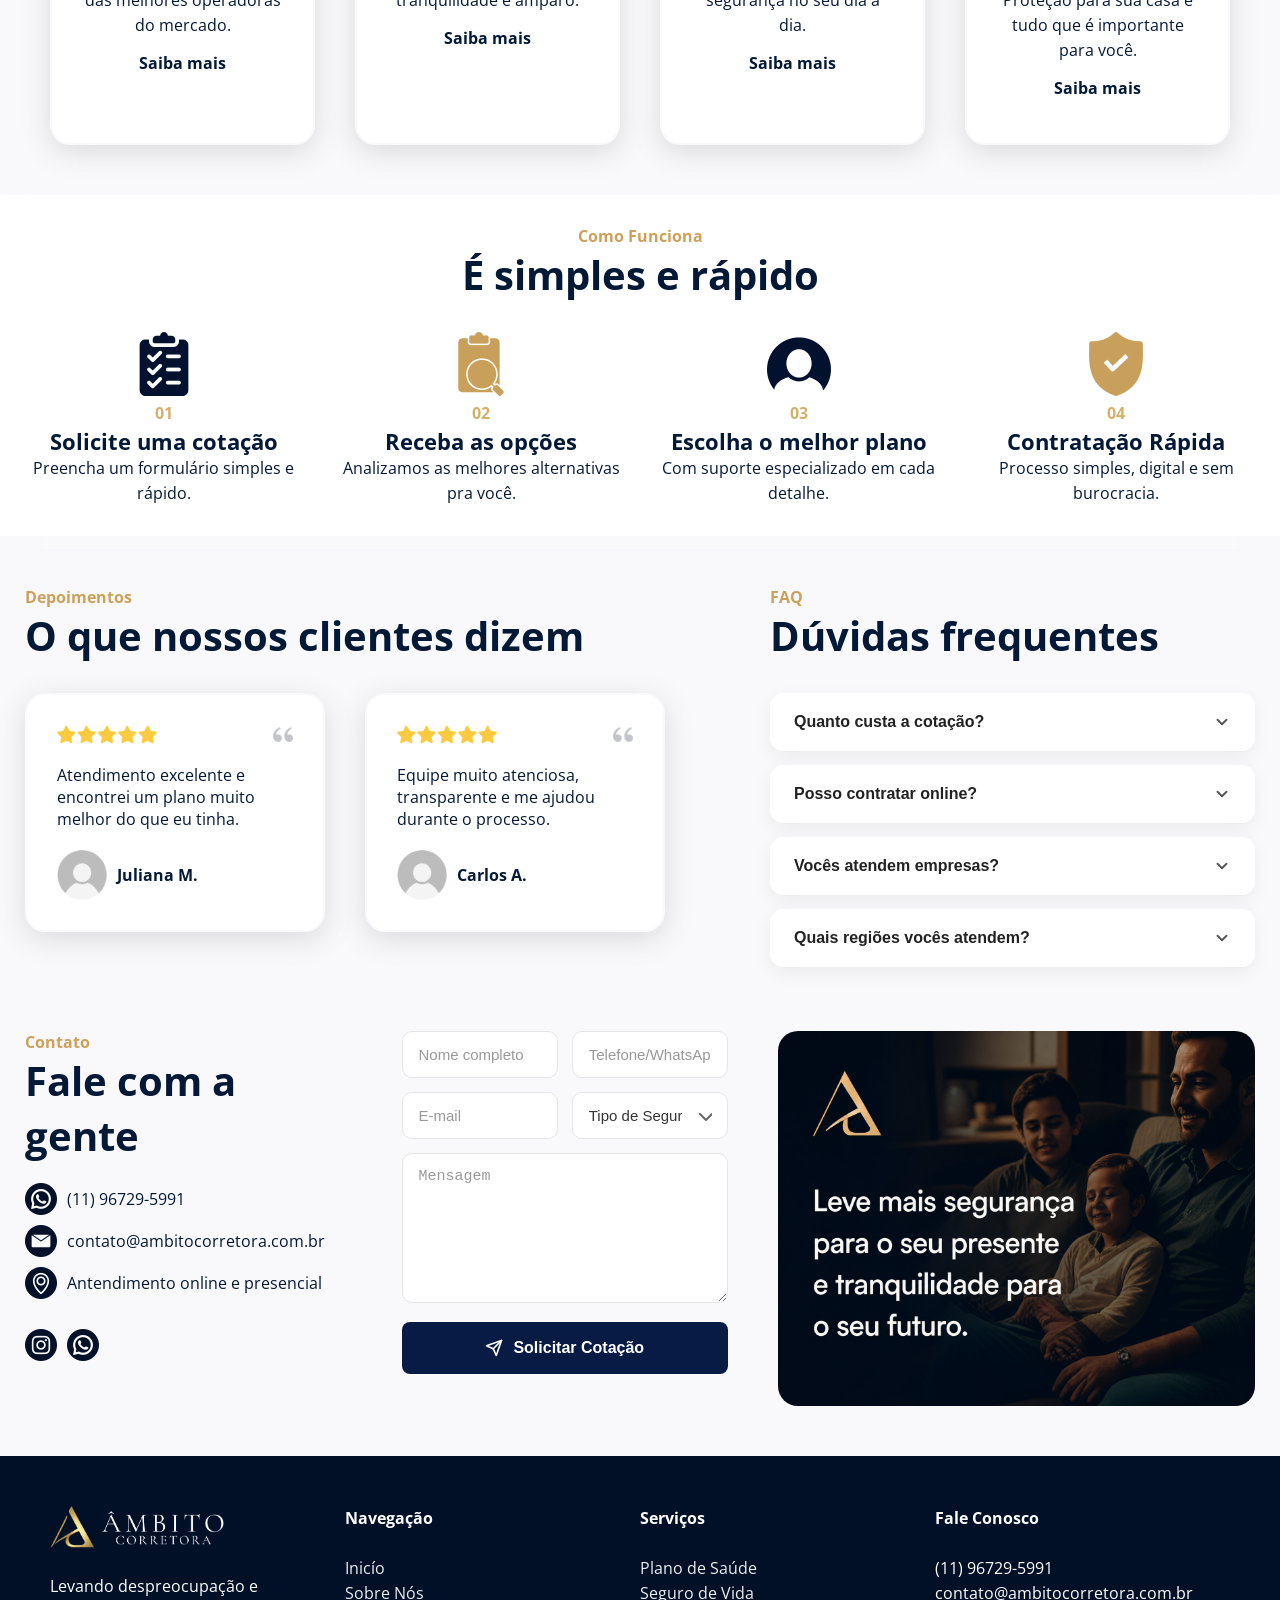
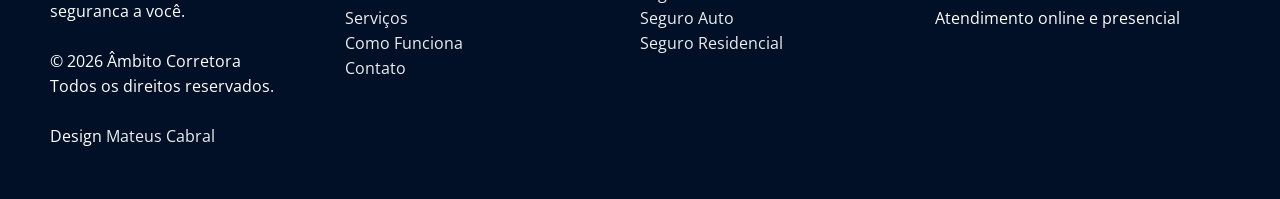
==== commit ff200fdf: "UPDATE" ====
--- a/index.html
+++ b/index.html
@@ -18,17 +18,17 @@
                 <span></span>
             </button>
             <nav id="menu">
-                <a href="#inicio">Inicío</a>
+                <a href="#hero">Inicío</a>
                 <a href="#sobre-nos">Sobre Nós</a>
                 <a href="#servicos">Serviços</a>
                 <a href="#como-funciona">Como Funciona</a>
                 <a href="#contato">Contato</a>
             </nav>
-            <a href="" class="btn btn-dourado btn-mobile"><img src="./src/assets/icon/logowhatsapp.png" width="20px">Falar no
+            <a href="https://wa.link/51iaxy" class="btn btn-dourado btn-mobile"><img src="./src/assets/icon/logowhatsapp.png" width="20px">Falar no
                 WhatsApp</a>
         </div>
     </header>
-    <main class="hero">
+    <main id="hero">
         <div class="hero-content">
 
             <div class="hero-left">
@@ -46,11 +46,11 @@
                 </p>
 
                 <div class="hero-buttons">
-                    <a href="" class="btn btn-dourado">
+                    <a href="#contato" class="btn btn-dourado">
                         Solicitar Cotação
                     </a>
 
-                    <a href="" class="btn btn-whatsapp">
+                    <a href="https://wa.link/51iaxy" class="btn btn-whatsapp">
                         Falar no WhatsApp
                     </a>
                 </div>
@@ -295,7 +295,7 @@
                 </div>
                 <div class="info-contato" style="margin-top: 30px;">
                     <a href=""><img src="./src/assets/icon/instagram.png" alt=""></a>
-                    <a href=""><img src="./src/assets/icon/whatsapp.png" alt=""></a>
+                    <a href="https://wa.link/51iaxy"><img src="./src/assets/icon/whatsapp.png" alt=""></a>
                 </div>
             </div>
 
--- a/src/css/style.css
+++ b/src/css/style.css
@@ -136,16 +136,16 @@
   box-shadow: 0 0 20px rgba(212, 176, 106, 0.35);
 }
 
-.hero {
+#hero {
   padding: 0 25px;
 }
 
-.hero h1 {
+#hero h1 {
   font-size: 40px;
 
 }
 
-.hero p {
+#hero p {
   padding-top: 20px;
 }
 
@@ -179,10 +179,10 @@
   width: 45px;
 }
 
-.hero {
+#hero {
   background: #021027;
   color: white;
-  padding: 60px 25px;
+  padding: 30px 25px;
 }
 
 .hero-content {
@@ -628,8 +628,13 @@
 
   header {
     padding: 18px 25px;
-  }
-
+    position: fixed;
+    width: 100%;
+    z-index: 1000;
+  }
+  .hero-content {
+    margin-top: 60px;
+  }
   .menu-toggle {
     display: block;
   }
@@ -680,6 +685,7 @@
   .hero-right {
     display: none;
   }
+
 
 }
 
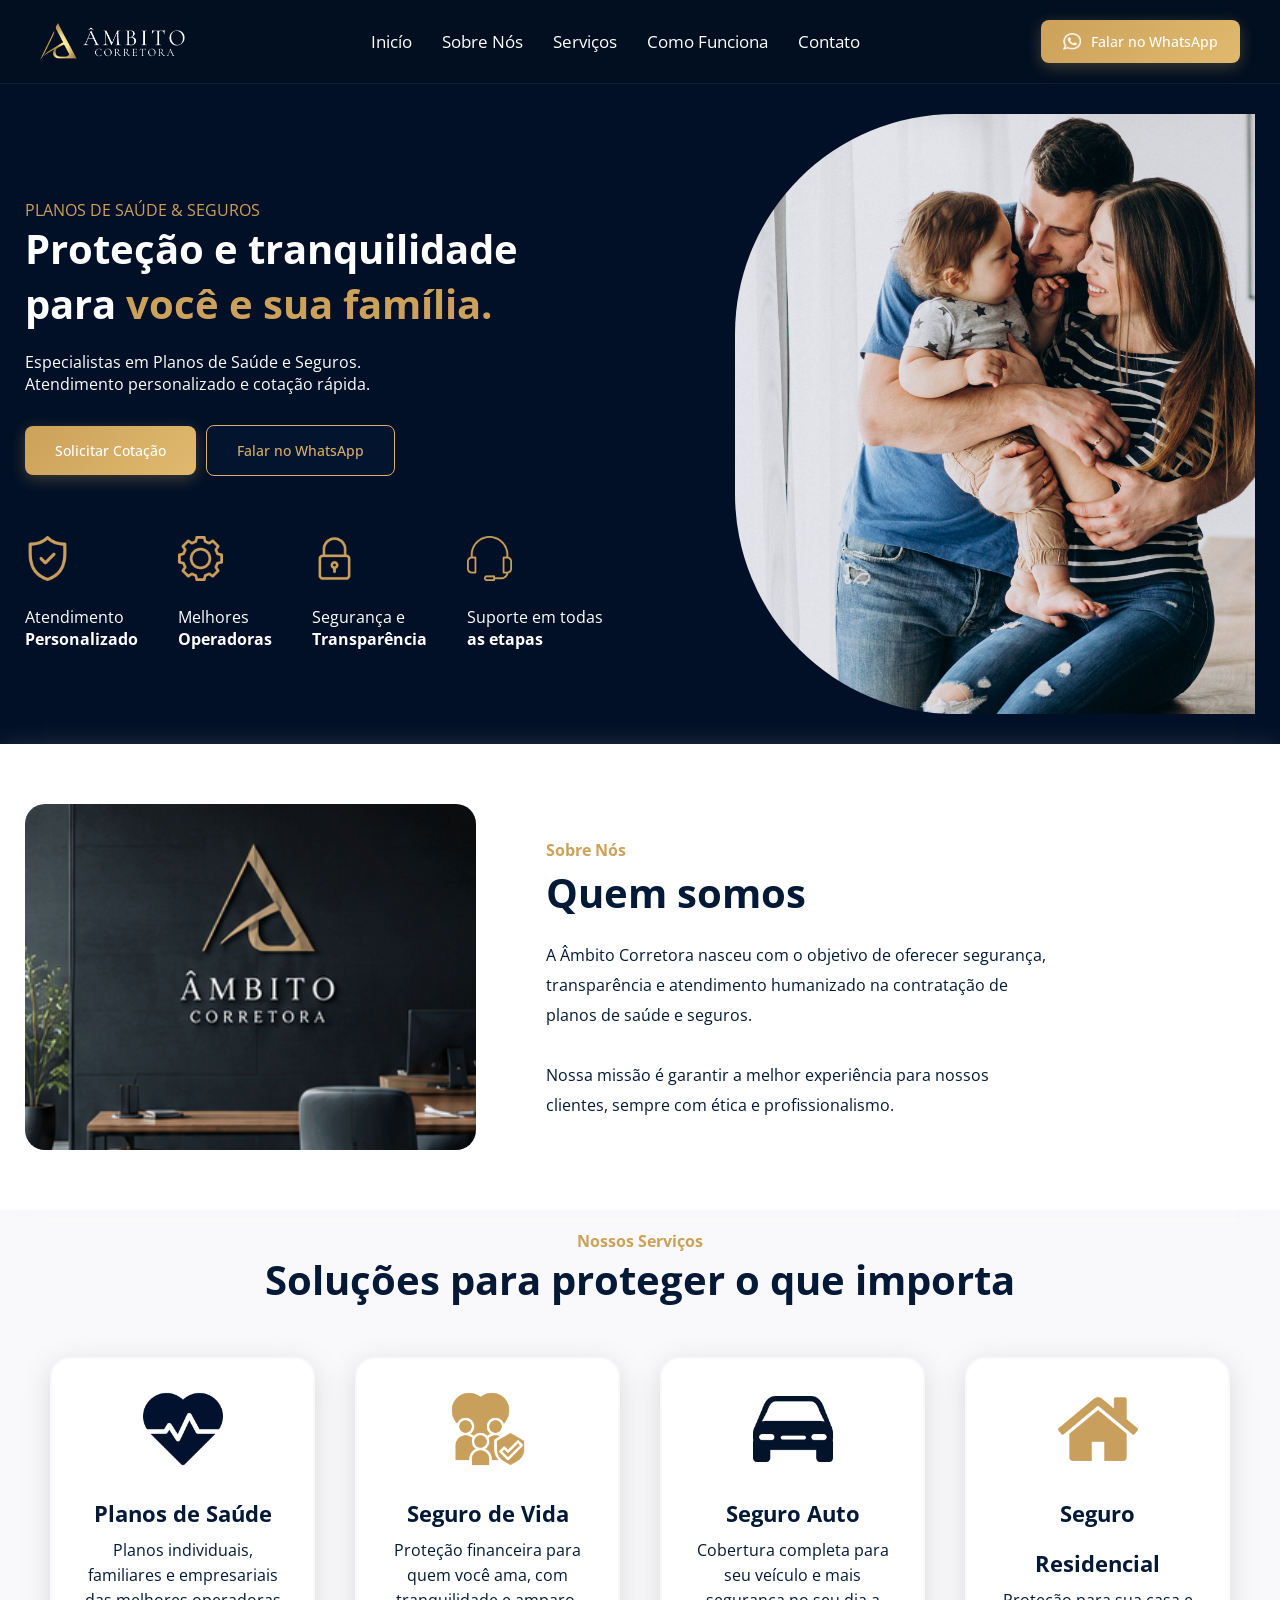
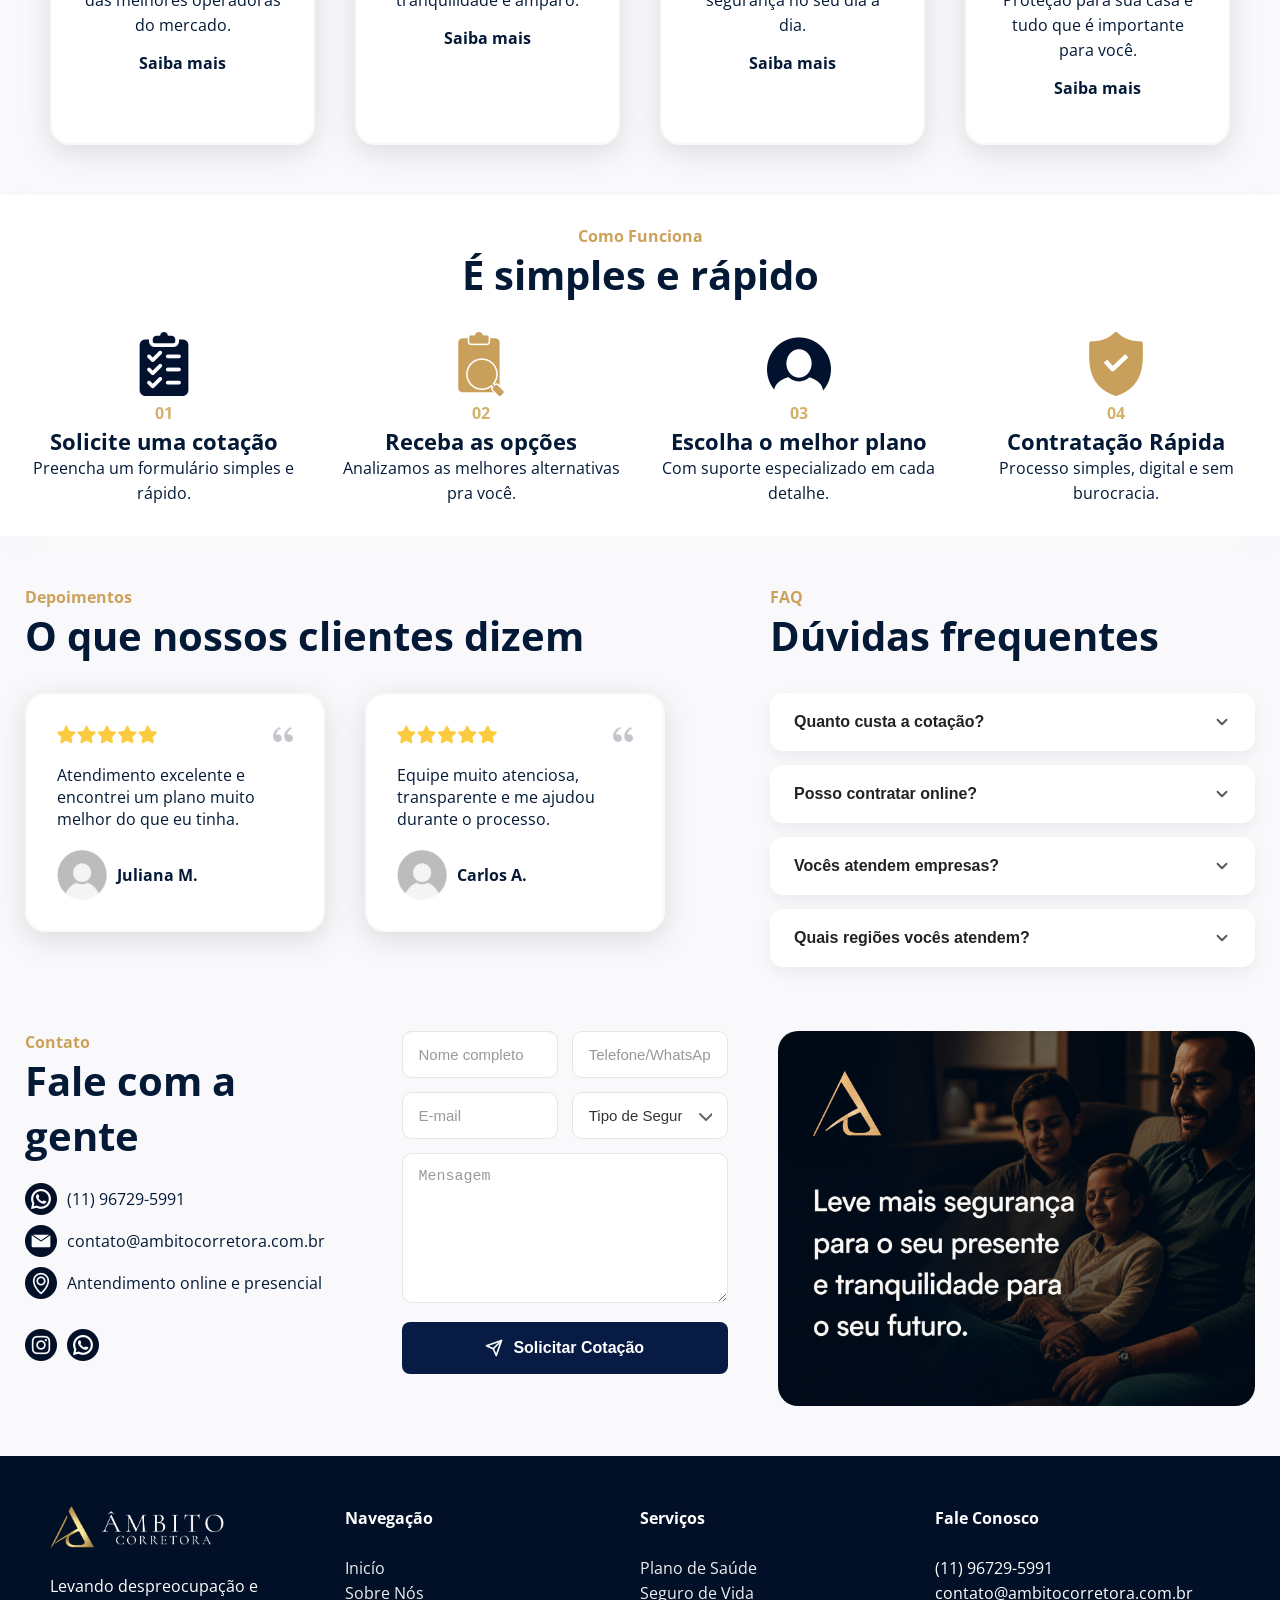
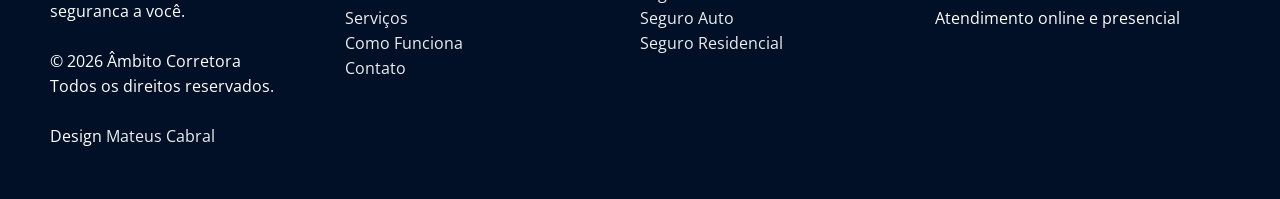
==== commit 0049000c: "update" ====
--- a/index.html
+++ b/index.html
@@ -286,7 +286,7 @@
                     <p>(11) 96729-5991</p>
                 </div>
                 <div class="info-contato">
-                    <img src="./src/assets/icon/e-mail.png" alt="">
+                    <img src="./src/assets/icon/email.png" alt="">
                     <p>contato@ambitocorretora.com.br</p>
                 </div>
                 <div class="info-contato">
@@ -294,7 +294,7 @@
                     <p>Antendimento online e presencial</p>
                 </div>
                 <div class="info-contato" style="margin-top: 30px;">
-                    <a href=""><img src="./src/assets/icon/instagram.png" alt=""></a>
+                    <a href="https://www.instagram.com/ambitocorretora/"><img src="./src/assets/icon/instagram.png" alt=""></a>
                     <a href="https://wa.link/51iaxy"><img src="./src/assets/icon/whatsapp.png" alt=""></a>
                 </div>
             </div>
--- a/src/css/style.css
+++ b/src/css/style.css
@@ -437,7 +437,10 @@
   gap: 10px;
   margin-top: 10px;
 }
-
+.info-contato img{
+  object-fit: cover;
+  width: 32px;
+}
 .contact-form {
   width: 100%;
   max-width: 760px;
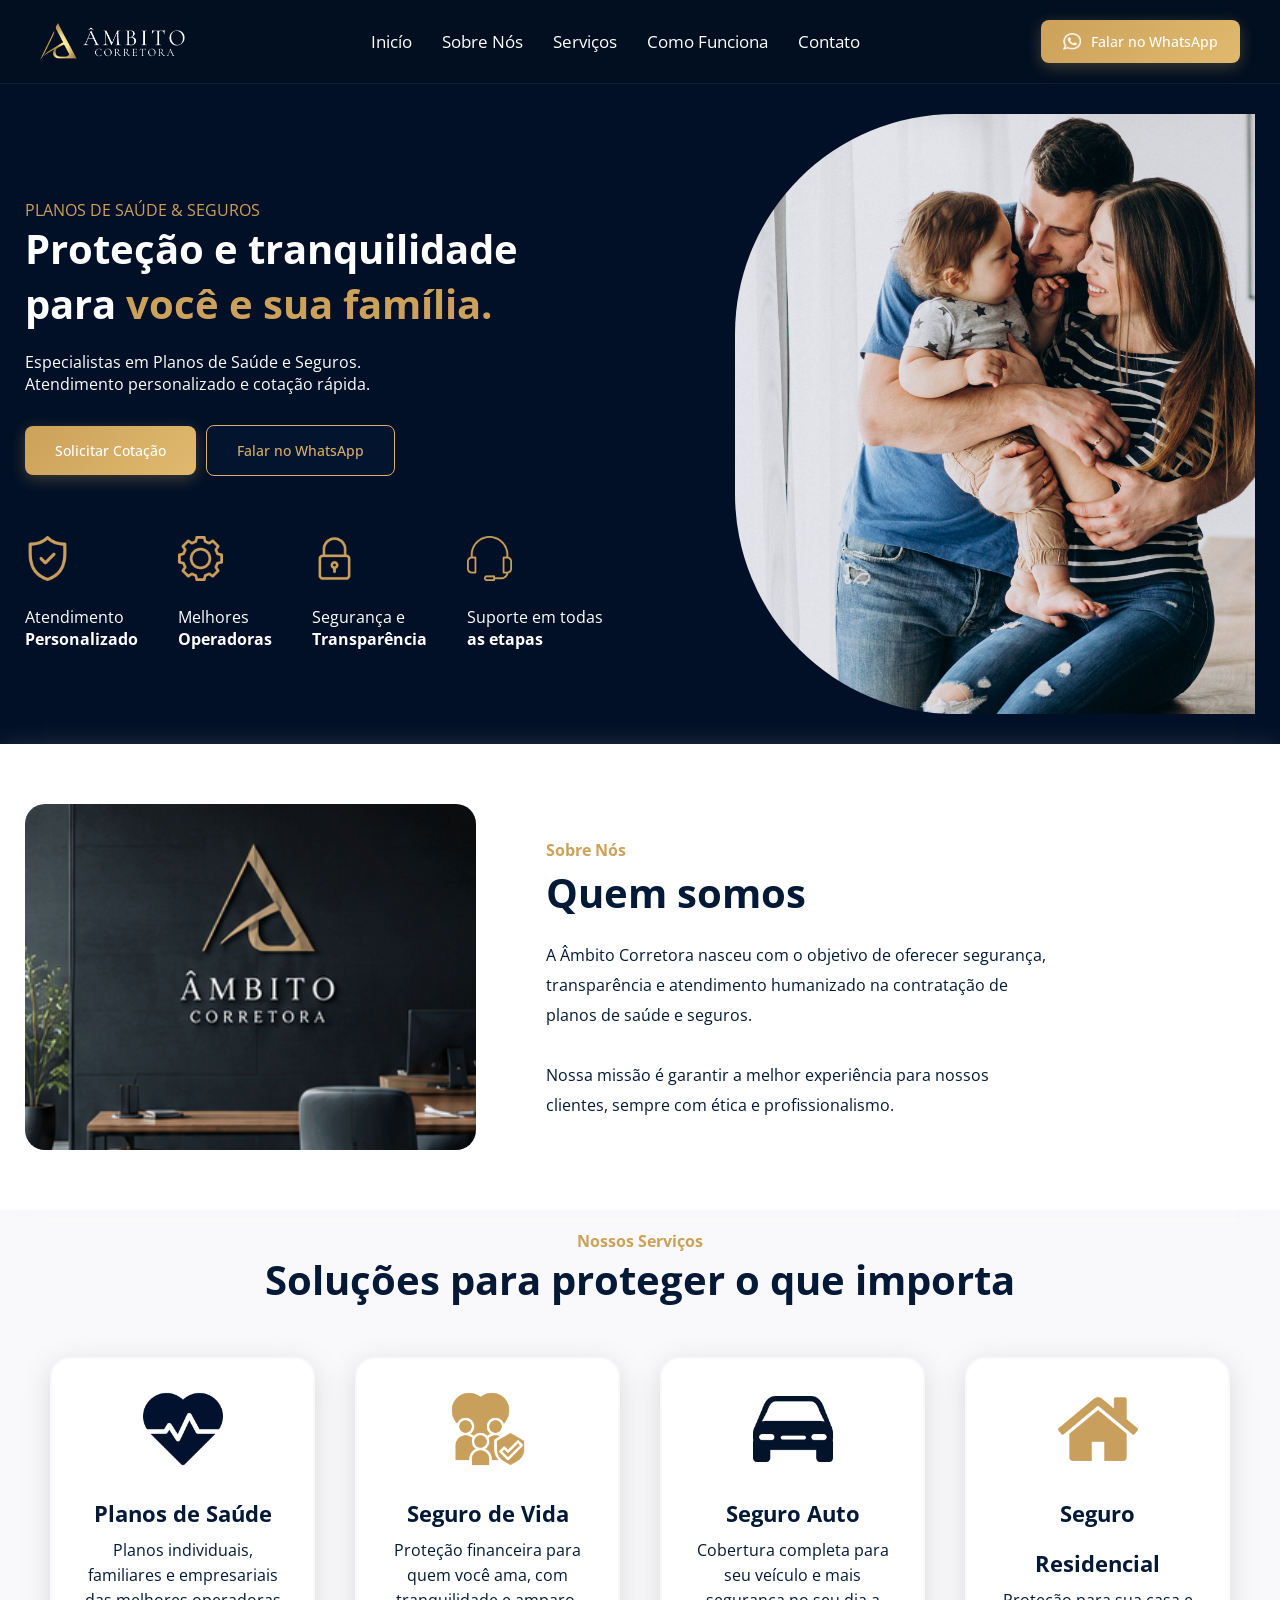
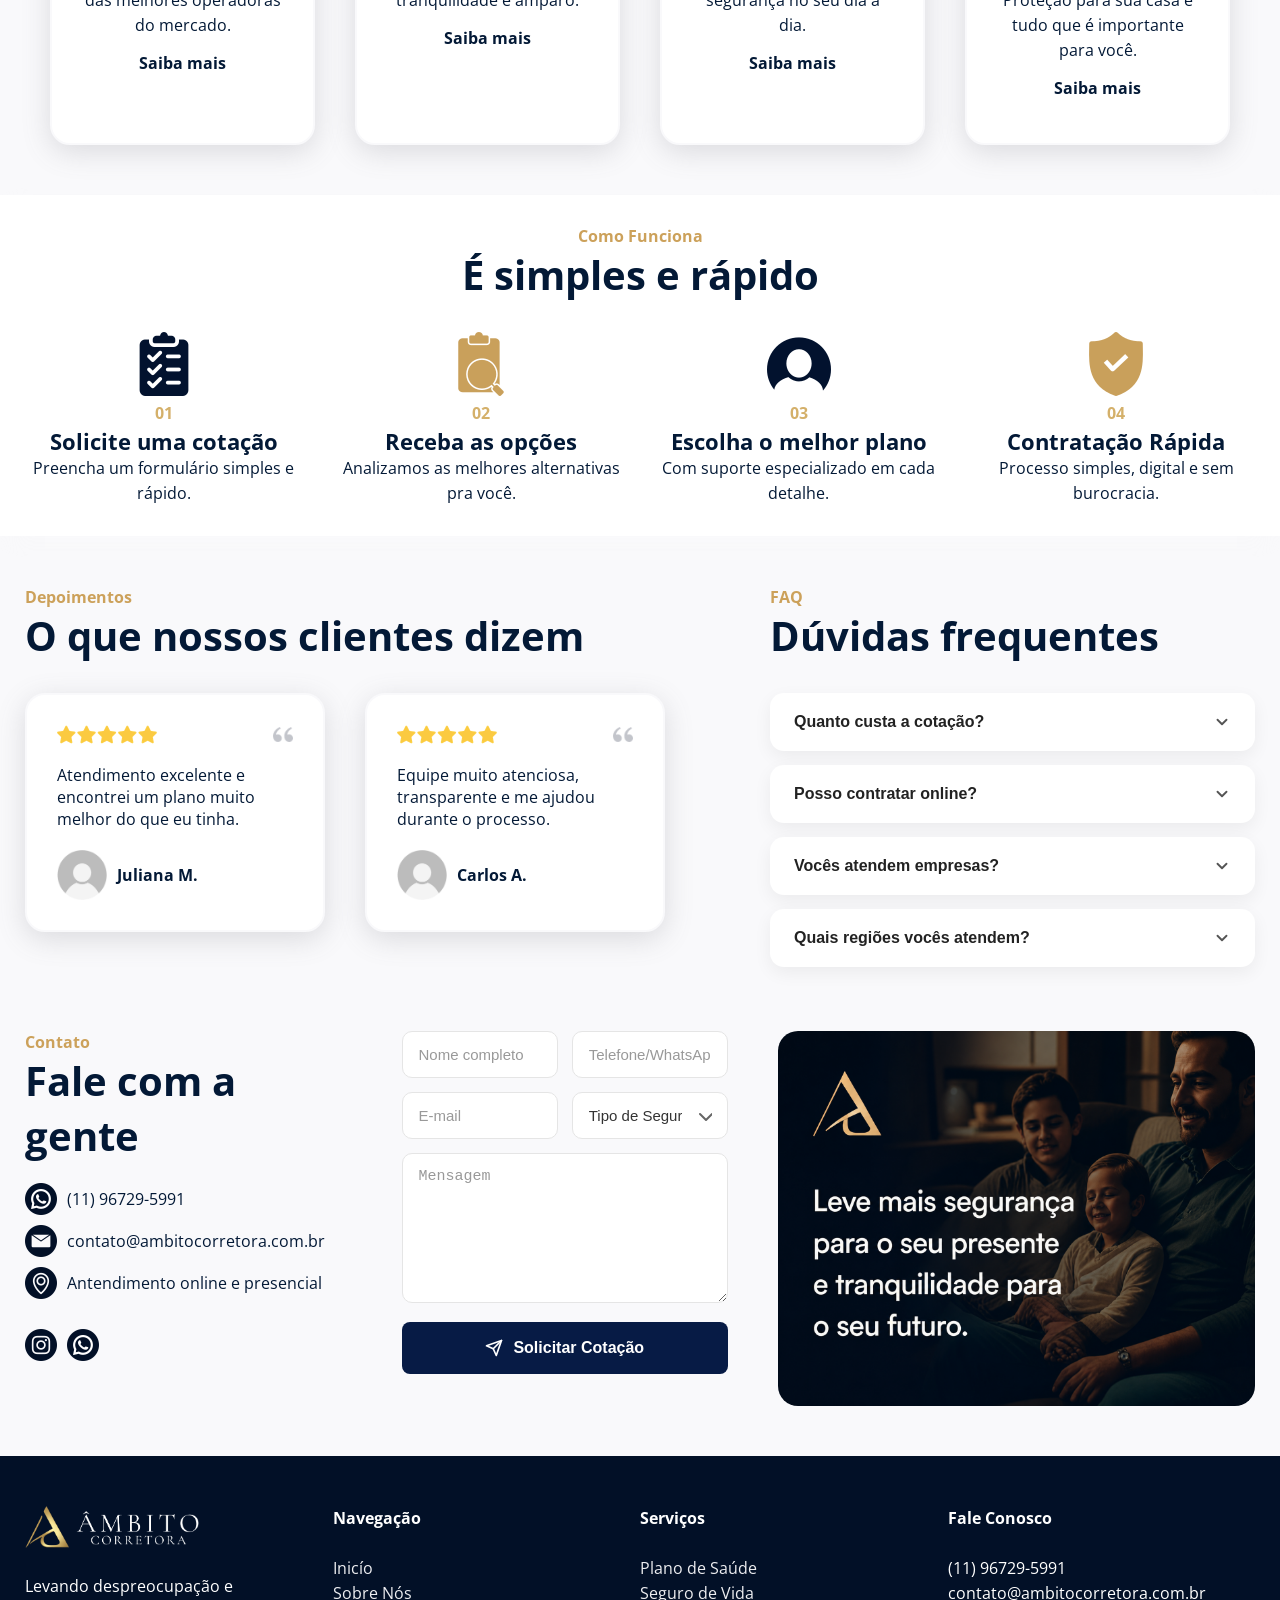
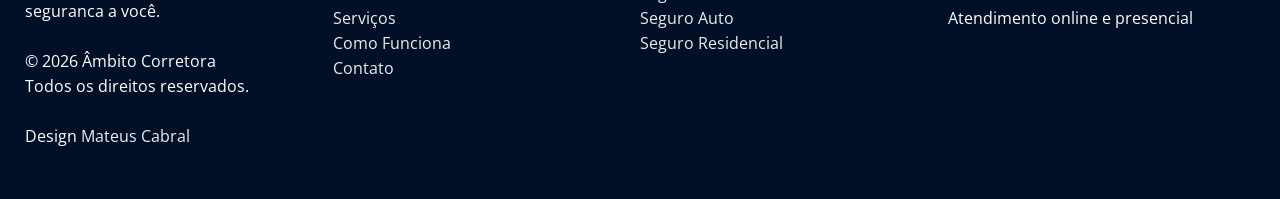
==== commit 6e052e52: "update" ====
--- a/index.html
+++ b/index.html
@@ -1,10 +1,11 @@
 <!DOCTYPE html>
-<html lang="en">
+<html lang="pt-br">
 
 <head>
     <meta charset="UTF-8">
     <meta name="viewport" content="width=device-width, initial-scale=1.0">
     <title>Âmbito Corretora</title>
+    <link rel="icon" href="/src/assets/img/logo.jpg" type="image/png" />
     <link rel="stylesheet" href="./src/css/style.css">
 </head>
 
@@ -107,7 +108,7 @@
                 <img src="./src/assets/icon/cardiogram.png" alt="Serviço 1">
                 <h3>Planos de Saúde</h3>
                 <p>Planos individuais, familiares e empresariais das melhores operadoras do mercado.</p>
-                <a href="" class=""><b>Saiba mais</b></a>
+                <a href="./src/pages/planos-saude.html" class=""><b>Saiba mais</b></a>
 
             </div>
             <div class="card">
--- a/src/css/style.css
+++ b/src/css/style.css
@@ -1,46 +1,68 @@
 @import url('https://fonts.googleapis.com/css2?family=Open+Sans:ital,wght@0,300..800;1,300..800&display=swap');
 
+:root {
+  --bg: #F9F9FB;
+  --surface: #FFFFFF;
+  --page-dark: #021027;
+  --header-dark: #020F21;
+  --text: #031936;
+  --muted: #666666;
+  --gold: #CCA15A;
+  --gold-2: #E0B96E;
+  --accent: #0a2455;
+  --card-border: #F9F9FB;
+  --shadow-soft: 0 7px 29px rgba(100, 100, 111, 0.08);
+  --shadow-strong: 0 7px 29px rgba(100, 100, 111, 0.2);
+  --radius: 10px;
+  --radius-lg: 20px;
+  --radius-hero: 220px;
+  --transition: 0.35s;
+  --max-width: 1300px;
+}
+
+/* Reset & base */
 * {
+  box-sizing: border-box;
   margin: 0;
-  padding: 0;
-  box-sizing: border-box;
+  padding: 0
 }
 
 html {
-  scroll-behavior: smooth;
+  scroll-behavior: smooth
 }
 
 body {
-  font-family: "Open Sans", sans-serif;
-  background-color: #F9F9FB;
-  color: #031936;
-}
-
+  font-family: 'Open Sans', sans-serif;
+  background: var(--bg);
+  color: var(--text)
+}
+
+/* Layout containers */
 header {
-  background-color: #020F21;
+  background: var(--header-dark);
   padding: 20px 25px;
-  border-bottom: 1px solid rgba(255, 255, 255, 0.06);
-}
-
-header div {
+  border-bottom: 1px solid rgba(255, 255, 255, 0.06)
+}
+
+header>div {
   display: flex;
   justify-content: space-between;
   align-items: center;
   max-width: 1200px;
-  margin: 0 auto;
+  margin: 0 auto
 }
 
 nav {
   display: flex;
-  gap: 30px;
+  gap: 30px
 }
 
 nav a {
-  color: white;
+  color: #fff;
   text-decoration: none;
   position: relative;
   font-size: 17px;
-  transition: color 0.3s ease;
+  transition: color .3s
 }
 
 nav a::after {
@@ -50,54 +72,52 @@
   bottom: -6px;
   width: 0;
   height: 2px;
-  background: #CCA15A;
-  transition: all 0.3s ease;
+  background: var(--gold);
   transform: translateX(-50%);
+  transition: all .3s
 }
 
 nav a:hover {
-  color: #CCA15A;
+  color: var(--gold)
 }
 
 nav a:hover::after {
-  width: 100%;
-}
-
+  width: 100%
+}
 .title h2 {
-  font-size: 40px;
-}
-
-/* Estilo base */
+  font-size: 40px
+}
+
+/* Buttons */
 .btn {
-  text-decoration: none;
+  display: inline-flex;
+  align-items: center;
+  gap: 10px;
   padding: 12px 22px;
   border-radius: 8px;
-  display: flex;
-  align-items: center;
-  gap: 10px;
+  text-decoration: none;
   font-size: 14px;
   font-weight: 500;
   position: relative;
   overflow: hidden;
-  transition: all 0.35s ease;
+  transition: transform var(--transition), box-shadow var(--transition)
 }
 
 .btn img {
   width: 18px;
-  transition: transform 0.35s ease;
+  transition: transform .35s
 }
 
 .btn:hover {
-  transform: translateY(-3px);
+  transform: translateY(-3px)
 }
 
 .btn:hover img {
-  transform: scale(1.15);
-}
-
-/* Brilho passando */
+  transform: scale(1.15)
+}
+
 .btn::before {
-  content: "";
+  content: '';
   position: absolute;
   top: 0;
   left: -120%;
@@ -105,212 +125,196 @@
   height: 100%;
   background: rgba(255, 255, 255, 0.2);
   transform: skewX(-25deg);
-  transition: 0.6s;
+  transition: .6s
 }
 
 .btn:hover::before {
-  left: 120%;
-}
-
-/* Versão dourada */
+  left: 120%
+}
+
 .btn-dourado {
-  color: white;
-  background: linear-gradient(135deg, #CCA15A, #E0B96E);
-  box-shadow: 0 4px 15px rgba(204, 161, 90, 0.3);
+  color: #fff;
+  background: linear-gradient(135deg, var(--gold), var(--gold-2));
+  box-shadow: 0 4px 15px rgba(204, 161, 90, 0.3)
 }
 
 .btn-dourado:hover {
-  box-shadow: 0 8px 25px rgba(204, 161, 90, 0.5);
-}
-
-/* Versão azul */
+  box-shadow: 0 8px 25px rgba(204, 161, 90, 0.5)
+}
+
 .btn-whatsapp {
   color: #d4b06a;
   background: #03152e;
-  border: 1px solid #d4b06a;
+  border: 1px solid #d4b06a
 }
 
 .btn-whatsapp:hover {
   background: #d4b06a;
   color: #03152e;
-  box-shadow: 0 0 20px rgba(212, 176, 106, 0.35);
-}
-
+  box-shadow: 0 0 20px rgba(212, 176, 106, 0.35)
+}
+
+/* Hero */
 #hero {
-  padding: 0 25px;
+  background: var(--page-dark);
+  color: #fff;
+  padding: 30px 25px
 }
 
 #hero h1 {
-  font-size: 40px;
-
+  font-size: 40px
 }
 
 #hero p {
-  padding-top: 20px;
-}
-
-.section-title {
-  color: #CCA15A;
-}
-
+  padding-top: 20px
+}
+
+.section-title,
 .txt-dourado {
-  color: #CCA15A;
+  color: var(--gold)
 }
 
 .hero-buttons {
   display: flex;
   align-items: center;
   gap: 10px;
-  padding-top: 30px;
+  padding-top: 30px
 }
 
 .hero-buttons a {
-  padding: 15px 30px;
+  padding: 15px 30px
 }
 
 .hero-icons {
   display: flex;
   align-items: center;
   gap: 40px;
-  padding-top: 60px;
+  padding-top: 60px
 }
 
 .hero-icons img {
-  width: 45px;
-}
-
-#hero {
-  background: #021027;
-  color: white;
-  padding: 30px 25px;
+  width: 45px
 }
 
 .hero-content {
-  max-width: 1300px;
+  max-width: var(--max-width);
   margin: auto;
-
   display: flex;
   align-items: center;
   justify-content: space-between;
-  gap: 70px;
+  gap: 70px
 }
 
 .hero-left {
-  flex: 1;
+  flex: 1
 }
 
 .hero-right {
   width: 520px;
   height: 600px;
-
   overflow: hidden;
-
-  border-top-left-radius: 220px;
-  border-bottom-left-radius: 220px;
-
-  flex-shrink: 0;
+  border-top-left-radius: var(--radius-hero);
+  border-bottom-left-radius: var(--radius-hero);
+  flex-shrink: 0
 }
 
 .hero-image {
   width: 100%;
   height: 100%;
-  object-fit: cover;
+  object-fit: cover
 }
 
 .sobre-nos {
-  background-color: white;
-  box-shadow: rgba(249, 249, 251, 0.2) 0px 7px 29px 0px;
+  background: var(--surface);
+  box-shadow: rgba(249, 249, 251, 0.2) 0 7px 29px
 }
 
 #sobre-nos {
   padding: 60px 25px;
-  max-width: 1300px;
+  max-width: var(--max-width);
   margin: auto;
-
-  display: flex;
-  align-items: center;
-  gap: 70px;
+  display: flex;
+  align-items: center;
+  gap: 70px
 }
 
 #sobre-nos h2 {
   font-size: 40px;
-  padding-bottom: 20px;
+  padding-bottom: 20px
 }
 
 #sobre-nos p {
   max-width: 500px;
-  line-height: 30px;
+  line-height: 30px
 }
 
 #sobre-nos img {
-  border-radius: 20px;
-}
-
+  border-radius: 20px
+}
+
+/* Serviços / cards */
 #servicos {
   text-align: center;
-  max-width: 1300px;
-  margin: 0 auto;
-  margin-top: 20px;
-  padding: 0 50px;
+  max-width: var(--max-width);
+  margin: 20px auto;
+  padding: 0 50px
 }
 
 #servicos h2 {
-  padding-bottom: 20px;
+  padding-bottom: 20px
 }
 
 .container-card {
   display: grid;
-  grid-template-columns: 1fr 1fr 1fr 1fr;
+  grid-template-columns: repeat(4, 1fr);
   gap: 40px;
-  margin-top: 30px;
+  margin-top: 30px
+}
+
+.card {
+  background: var(--surface);
+  box-shadow: var(--shadow-strong);
+  padding: 30px;
+  border: 2px solid var(--card-border);
+  border-radius: var(--radius-lg);
+  line-height: 50px;
+  transition: transform var(--transition)
 }
 
 .card img {
-  width: 80px;
-}
-
-.card {
-  background-color: white;
-  box-shadow: rgba(100, 100, 111, 0.2) 0px 7px 29px 0px;
-  padding: 30px;
-  border: 2px solid #F9F9FB;
-  border-radius: 20px;
-  line-height: 50px;
-  transition: all 0.35s ease;
+  width: 80px
 }
 
 .card:hover {
-  transform: translateY(-10px);
+  transform: translateY(-10px)
 }
 
 .card p,
 .card-func p {
-  line-height: 25px;
+  line-height: 25px
 }
 
 .card h3,
 .card-func h3 {
-  font-size: 22px;
+  font-size: 22px
 }
 
 .card a,
 .card-func a {
   text-decoration: none;
-  color: #031936;
+  color: var(--text)
 }
 
 .como-funciona {
-  background-color: white;
-  box-shadow: rgba(249, 249, 251, 0.2) 0px 7px 29px 0px;
+  background: var(--surface);
+  box-shadow: rgba(249, 249, 251, 0.2) 0 7px 29px
 }
 
 #como-funciona {
   text-align: center;
-  max-width: 1300px;
-  margin: 0 auto;
-  margin-top: 50px;
-  padding: 30px 25px;
-
+  max-width: var(--max-width);
+  margin: 50px auto;
+  padding: 30px 25px
 }
 
 .number {
@@ -319,54 +323,53 @@
 
 #depoimentos {
   display: grid;
-  max-width: 1300px;
-  margin: 0 auto;
-  margin-top: 50px;
+  max-width: var(--max-width);
+  margin: 50px auto;
   grid-template-columns: 1fr 1fr;
   padding: 0 25px;
-  gap: 25px;
+  gap: 25px
 }
 
 .card-depoimentos {
-  background-color: white;
-  box-shadow: rgba(100, 100, 111, 0.2) 0px 7px 29px 0px;
+  background: var(--surface);
+  box-shadow: var(--shadow-strong);
   padding: 30px;
-  border: 2px solid #F9F9FB;
-  border-radius: 20px;
+  border: 2px solid var(--card-border);
+  border-radius: var(--radius-lg);
   width: 300px;
-  transition: all 0.35s ease;
+  transition: transform var(--transition)
 }
 
 .card-depoimentos:hover {
-  transform: translateY(-10px);
+  transform: translateY(-10px)
 }
 
 .card-depoimentos p {
   max-width: 200px;
-  margin-top: 20px;
+  margin-top: 20px
 }
 
 .nota,
 .user {
   display: flex;
-  align-items: center;
+  align-items: center
 }
 
 .nota {
-  justify-content: space-between;
+  justify-content: space-between
 }
 
 .user {
   margin-top: 20px;
-  gap: 10px;
+  gap: 10px
 }
 
 .user p {
-  margin-top: 0;
+  margin-top: 0
 }
 
 .faq {
-  margin-top: 30px;
+  margin-top: 30px
 }
 
 .faq-item {
@@ -374,91 +377,89 @@
   border-radius: 14px;
   margin-bottom: 14px;
   overflow: hidden;
-  box-shadow: 0 6px 18px rgba(0, 0, 0, .06);
-
+  box-shadow: 0 6px 18px rgba(0, 0, 0, .06)
 }
 
 .faq-question {
   width: 100%;
   border: none;
-  background: white;
+  background: transparent;
   cursor: pointer;
-
   display: flex;
   justify-content: space-between;
   align-items: center;
-
   padding: 20px 24px;
-
   font-size: 16px;
   font-weight: 600;
-  color: #222;
+  color: #222
 }
 
 .arrow {
   transition: .35s;
   color: #555;
-  flex-shrink: 0;
+  flex-shrink: 0
 }
 
 .faq-answer {
   max-height: 0;
   overflow: hidden;
-  transition: max-height .35s ease;
+  transition: max-height .35s
 }
 
 .faq-answer p {
   padding: 0 24px 22px;
-  color: #666;
-  line-height: 1.7;
+  color: var(--muted);
+  line-height: 1.7
 }
 
 .faq-item.active .faq-answer {
-  max-height: 200px;
+  max-height: 200px
 }
 
 .faq-item.active .arrow {
-  transform: rotate(180deg);
-}
-
+  transform: rotate(180deg)
+}
+
+/* Contato */
 #contato {
   display: grid;
-  max-width: 1300px;
-  margin: 0 auto;
-  margin-top: 50px;
-  grid-template-columns: 1fr 1fr 1fr;
+  max-width: var(--max-width);
+  margin: 50px auto;
+  grid-template-columns: repeat(3, 1fr);
   gap: 50px;
-  padding: 0 25px;
+  padding: 0 25px
 }
 
 .info-contato {
   display: flex;
   align-items: center;
   gap: 10px;
-  margin-top: 10px;
-}
-.info-contato img{
+  margin-top: 10px
+}
+
+.info-contato img {
   object-fit: cover;
-  width: 32px;
-}
+  width: 32px
+}
+
 .contact-form {
   width: 100%;
-  max-width: 760px;
+  max-width: 760px
 }
 
 .row {
   display: flex;
   gap: 14px;
-  margin-bottom: 14px;
+  margin-bottom: 14px
 }
 
 .input-box {
-  flex: 1;
+  flex: 1
 }
 
 .img-contato {
   border-radius: 20px;
-  width: 53vh;
+  width: 53vh
 }
 
 .contact-form input,
@@ -469,115 +470,98 @@
   border-radius: 10px;
   padding: 14px 16px;
   font-size: 15px;
-  outline: none;
   background: #fff;
   color: #333;
-  transition: .25s;
+  outline: none;
+  transition: box-shadow .25s, border-color .25s
 }
 
 .contact-form input:focus,
 .contact-form select:focus,
 .contact-form textarea:focus {
-  border-color: #0a2455;
-  box-shadow: 0 0 0 3px rgba(10, 36, 85, .08);
+  border-color: var(--accent);
+  box-shadow: 0 0 0 3px rgba(10, 36, 85, .08)
 }
 
 .contact-form textarea {
   resize: vertical;
   min-height: 150px;
-  margin-bottom: 14px;
+  margin-bottom: 14px
 }
 
 .contact-form select {
   appearance: none;
   cursor: pointer;
-
   background-image: url("data:image/svg+xml,%3Csvg xmlns='http://www.w3.org/2000/svg' width='18' height='18' fill='none' stroke='%23666' stroke-width='2' stroke-linecap='round' stroke-linejoin='round'%3E%3Cpolyline points='6 7 12 13 18 7'/%3E%3C/svg%3E");
   background-repeat: no-repeat;
   background-position: right 15px center;
-  padding-right: 45px;
+  padding-right: 45px
 }
 
 .btn-submit {
   width: 100%;
   height: 52px;
-
   border: none;
   border-radius: 8px;
-
   background: #071b45;
   color: #fff;
-
   display: flex;
   justify-content: center;
   align-items: center;
   gap: 10px;
-
   font-size: 16px;
   font-weight: 600;
-
   cursor: pointer;
-
-  transition: .25s;
+  transition: background .25s
 }
 
 .btn-submit:hover {
-  background: #0b2d70;
+  background: #0b2d70
 }
 
 .btn-submit svg {
   width: 18px;
-  height: 18px;
+  height: 18px
 }
 
 ::placeholder {
-  color: #999;
-}
-
-@media(max-width:700px) {
-
-  .row {
-    flex-direction: column;
-    gap: 14px;
-  }
-
-}
-
+  color: #999
+}
+
+/* Footer */
 footer {
-  background-color: #021027;
-  margin-top: 50px;
+  background: var(--page-dark);
+  margin-top: 50px
 }
 
 footer a {
   color: #f9f9fbf3;
-  text-decoration: none;
+  text-decoration: none
 }
 
 .footer {
-  color: white;
-  padding: 50px;
+  color: #fff;
+  padding: 50px 25px;
   display: grid;
-  grid-template-columns: 1fr 1fr 1fr 1fr;
-  max-width: 1300px;
-  margin: 0 auto;
+  grid-template-columns: repeat(4, 1fr);
+  max-width: var(--max-width);
+  margin: 0 auto
 }
 
 .footer div {
   display: flex;
   flex-direction: column;
-  line-height: 25px;
+  line-height: 25px
 }
 
 .menu-toggle {
   display: none;
   width: 45px;
   height: 45px;
-
   border: none;
   background: transparent;
   cursor: pointer;
-
-  z-index: 1001;
+  z-index: 1001
 }
 
 .menu-toggle span {
@@ -585,230 +569,245 @@
   width: 28px;
   height: 3px;
   margin: 6px auto;
-
-  background: #CCA15A;
+  background: var(--gold);
   border-radius: 20px;
-
-  transition: .35s;
-}
-
-/* animação */
+  transition: .35s
+}
 
 .menu-toggle.active span:nth-child(1) {
-  transform: translateY(9px) rotate(45deg);
+  transform: translateY(9px) rotate(45deg)
 }
 
 .menu-toggle.active span:nth-child(2) {
-  opacity: 0;
+  opacity: 0
 }
 
 .menu-toggle.active span:nth-child(3) {
-  transform: translateY(-9px) rotate(-45deg);
-}
-
-/* overlay */
+  transform: translateY(-9px) rotate(-45deg)
+}
 
 .menu-overlay {
   position: fixed;
   inset: 0;
-
   background: rgba(0, 0, 0, .45);
-
   opacity: 0;
   visibility: hidden;
-
   transition: .3s;
-
-  z-index: 998;
+  z-index: 998
 }
 
 .menu-overlay.active {
   opacity: 1;
-  visibility: visible;
+  visibility: visible
 }
 
 @media(max-width:1010px) {
-
   header {
     padding: 18px 25px;
     position: fixed;
     width: 100%;
-    z-index: 1000;
-  }
+    z-index: 1000
+  }
+
   .hero-content {
-    margin-top: 60px;
-  }
+    margin-top: 60px
+  }
+
   .menu-toggle {
-    display: block;
-  }
-
-  .btn-header, .btn-mobile {
-    display: none;
+    display: block
+  }
+
+  .btn-header,
+  .btn-mobile {
+    display: none
   }
 
   nav {
-
     position: fixed;
-
     top: 0;
     right: -100%;
-
     width: 280px;
     height: 100vh;
-
-    background: #021027;
-
+    background: var(--page-dark);
     display: flex;
     flex-direction: column;
-
     justify-content: center;
     align-items: center;
-
     gap: 35px;
-
     transition: .35s;
-
     z-index: 999;
-
-    box-shadow: -15px 0 40px rgba(0, 0, 0, .35);
-
+    box-shadow: -15px 0 40px rgba(0, 0, 0, .35)
   }
 
   nav.active {
-    right: 0;
+    right: 0
   }
 
   nav a {
-
-    color: white;
-    font-size: 20px;
-
+    color: #fff;
+    font-size: 20px
   }
 
   .hero-right {
-    display: none;
-  }
-
-
+    display: none
+  }
 }
 
 @media(max-width:1211px) {
-
   .hero-right {
     width: 420px;
-    height: 500px;
+    height: 500px
   }
 
   .img-contato {
-    width: 40vh;
+    width: 40vh
   }
 
   #depoimentos {
     align-items: center;
-    gap: 25px;
+    gap: 25px
   }
 
   .container-card {
-    grid-template-columns: 1fr 1fr;
-  }
-
+    grid-template-columns: 1fr 1fr
+  }
 }
 
 @media(max-width:1109px) {
-
   .hero-right {
     width: 320px;
-    height: 500px;
+    height: 500px
   }
 
   #contato,
   #depoimentos {
     display: flex;
     flex-direction: column;
-    align-items: normal;
+    align-items: normal
   }
 
   .faq-mobile {
-    margin-top: 30px;
+    margin-top: 30px
   }
 
   .img-contato {
     width: 100%;
     height: 53vh;
     object-fit: cover;
-    margin: 0 auto;
+    margin: 0 auto
   }
 
   .container {
-    width: 500px;
+    width: 500px
   }
 }
 
 @media(max-width:880px) {
   #sobre-nos {
-
-    flex-direction: column;
+    flex-direction: column
   }
 
   #sobre-nos img {
-    order: 2;
+    order: 2
   }
 
   .footer {
-    grid-template-columns: 1fr 1fr;
+    grid-template-columns: 1fr 1fr
   }
 }
 
 @media(max-width:689px) {
   .container-card {
     display: flex;
-    flex-direction: column;
+    flex-direction: column
   }
 
   .card-depoimentos {
-    width: auto;
+    width: auto
   }
 
   .container {
-    width: auto;
+    width: auto
   }
 
   .hero-icons {
     display: grid;
-    grid-template-columns: 1fr 1fr;
+    grid-template-columns: 1fr 1fr
   }
 }
 
 @media(max-width:580px) {
   .footer {
     display: flex;
-    flex-direction: column;
+    flex-direction: column
   }
 
   .card-depoimentos {
-    margin: 0;
+    margin: 0
   }
 
   .container {
-    width: auto;
+    width: auto
   }
 
   .info-footer {
-    margin-top: 20px;
-  }
+    margin-top: 20px
+  }
+
   .img-contato {
-    height: 30vh;
-  }
-}
-
-.icon-mobile {
-  width: 140px;
-}
-
+    height: 30vh
+  }
+}
 
 @media(max-width:470px) {
   #sobre-nos img {
-    width: 370px;
-  }
-  
+    width: 370px
+  }
+}
+
+/* UI extras */
+.icon-mobile {
+  width: 140px
+}
+
+/* SCROLLBAR */
+::-webkit-scrollbar {
+  width: 8px
+}
+
+::-webkit-scrollbar-track {
+  background: #050505
+}
+
+::-webkit-scrollbar-thumb {
+  background: rgba(255, 255, 255, 0.15);
+  border-radius: 20px
+}
+
+::-webkit-scrollbar-thumb:hover {
+  background: rgba(255, 255, 255, 0.3)
+}
+
+/* SELECTION */
+::selection {
+  background: var(--page-dark);
+  color: #fff
+}
+
+.beneficios {
+  text-align: center;
+  padding: 25px;
+}
+.banner h3, .banner p {
+  color: white;
+}
+.banner {
+  background-color: var(--page-dark);
+  display: flex;
+  justify-content: space-between;
+  margin: 0 auto;
+  max-width: 1050px;
+  border-radius: 10px;
+  padding: 25px;
+  align-items: center;
 }
